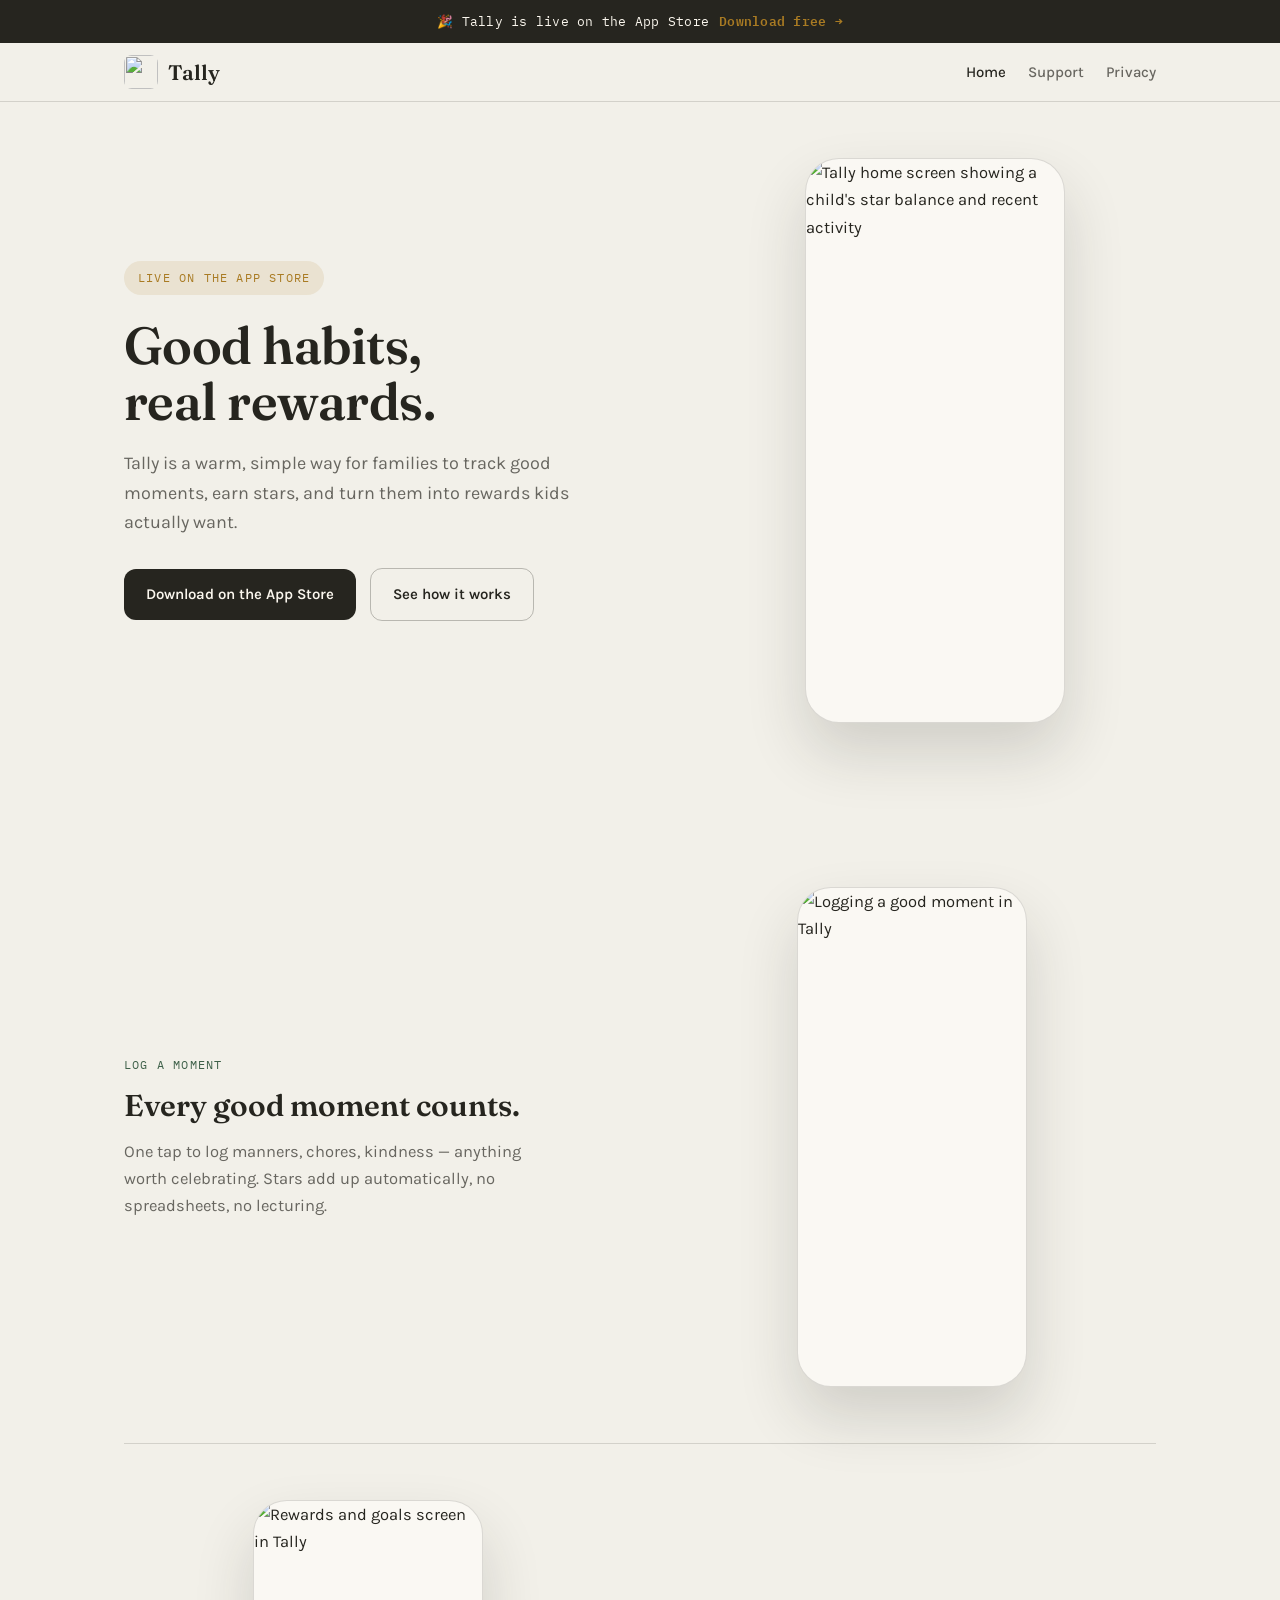
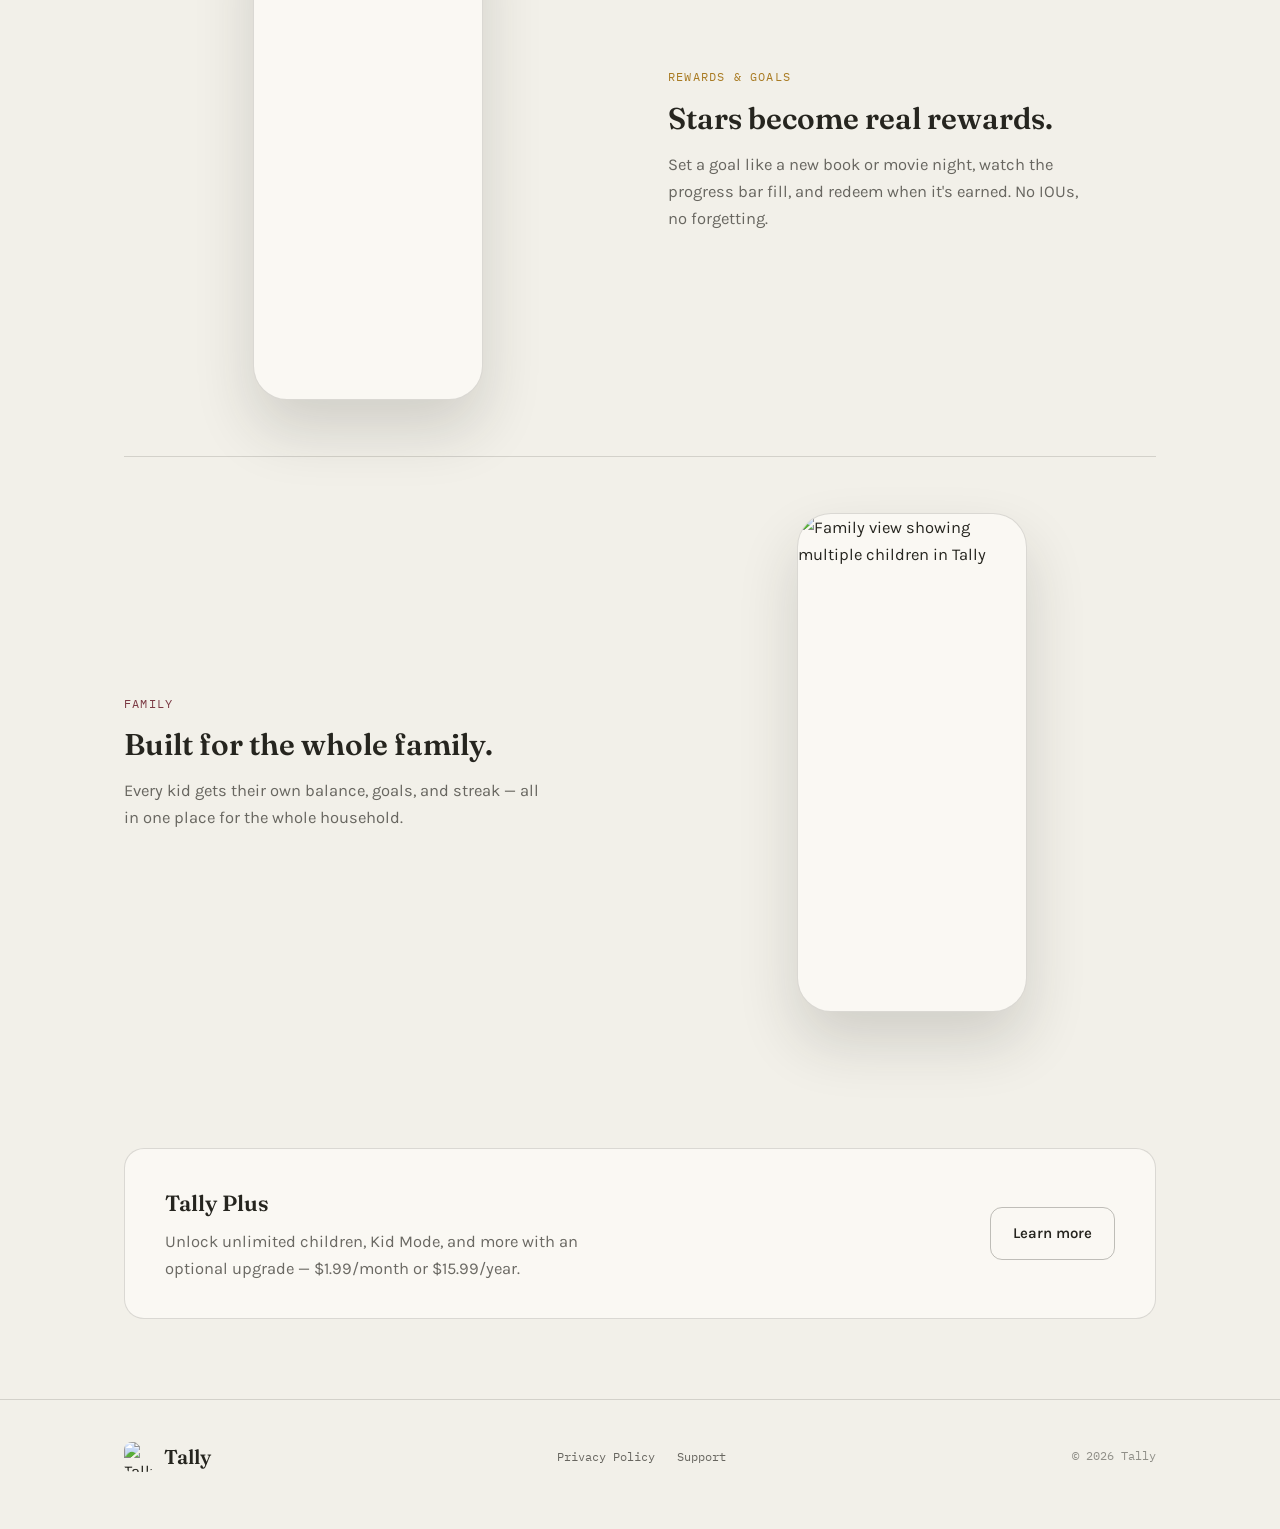
==== index.html @ 2396469a "Match the Chalkline site's header and fix the mobile layout Icon and name on the left, Home / Suppor" ====
<!doctype html>
<html lang="en">
<head>
<meta charset="utf-8">
<meta name="viewport" content="width=device-width, initial-scale=1">
<title>Tally — Good habits, real rewards</title>
<meta name="description" content="Tally is a warm, simple way for families to track good moments, earn stars, and turn them into rewards kids actually want.">
<link rel="icon" href="/tally/assets/icon.png">
<link rel="preconnect" href="https://fonts.googleapis.com">
<link rel="preconnect" href="https://fonts.gstatic.com" crossorigin>
<link rel="stylesheet" href="https://fonts.googleapis.com/css2?family=Fraunces:opsz,wght@9..144,500..700&family=Karla:wght@400;500;600;700&family=IBM+Plex+Mono:wght@400;500;600&display=swap">
<style>
  :root {
    --paper: #F2F0E9;
    --paper-raised: #FAF8F3;
    --ink: #26251F;
    --ink-soft: rgba(38,37,31,.68);
    --ink-faint: rgba(38,37,31,.48);
    --gold: #A97B23;
    --gold-bg: rgba(169,123,35,.12);
    --moss: #3E6049;
    --moss-bg: rgba(62,96,73,.10);
    --wine: #7C3B45;
    --rule: rgba(38,37,31,.15);
    --rule-strong: rgba(38,37,31,.28);
    --on-accent: #FBF7EE;
  }
  @media (prefers-color-scheme: dark) {
    :root {
      --paper: #1C1A16;
      --paper-raised: #252219;
      --ink: #F2ECDD;
      --ink-soft: rgba(242,236,221,.74);
      --ink-faint: rgba(242,236,221,.5);
      --gold: #D5A44C;
      --gold-bg: rgba(213,164,76,.14);
      --moss: #6E9A7C;
      --moss-bg: rgba(110,154,124,.12);
      --wine: #B06874;
      --rule: rgba(242,236,221,.15);
      --rule-strong: rgba(242,236,221,.28);
      --on-accent: #26251F;
    }
  }
  * { box-sizing: border-box; }
  html { scroll-behavior: smooth; }
  body {
    margin: 0;
    background: var(--paper);
    color: var(--ink);
    font-family: "Karla", -apple-system, BlinkMacSystemFont, "Segoe UI", sans-serif;
    font-size: 16.5px;
    line-height: 1.65;
  }
  a { color: inherit; }
  .wrap { max-width: 1080px; margin: 0 auto; padding: 0 24px; }

  /* Top announcement bar — first thing on the page, above the nav */
  .announce { background: var(--ink); color: var(--on-accent); }
  .announce-inner {
    display: flex;
    align-items: center;
    justify-content: center;
    gap: 10px;
    padding: 11px 24px;
    font-family: "IBM Plex Mono", ui-monospace, monospace;
    font-size: 12.5px;
    letter-spacing: .02em;
    text-align: center;
    flex-wrap: wrap;
  }
  .announce-inner a {
    color: var(--gold);
    font-weight: 600;
    text-decoration: none;
  }
  .announce-inner a:hover { text-decoration: underline; }

  /* Footer wordmark (the header uses .brand) */
  .mark { display: flex; align-items: center; gap: 10px; text-decoration: none; }
  .mark img { width: 30px; height: 30px; border-radius: 8px; display: block; }
  .mark span { font-family: "Fraunces", Georgia, serif; font-weight: 600; font-size: 20px; color: var(--ink); }

  /* Header: same shape as the Chalkline site. Icon and name on the left,
     three plain links on the right, and the links drop to their own row
     on narrow screens instead of crowding the name. */
  header.site { position: sticky; top: 0; z-index: 10; background: var(--paper); border-bottom: 1px solid var(--rule); }
  header.site .inner {
    max-width: 1080px; margin: 0 auto; padding: 12px 24px;
    display: flex; align-items: center; gap: 12px; flex-wrap: wrap;
  }
  header.site .brand { display: flex; align-items: center; gap: 10px; text-decoration: none; }
  header.site .brand img { width: 34px; height: 34px; border-radius: 8px; display: block; }
  header.site .brand span { font-family: "Fraunces", Georgia, serif; font-weight: 600; font-size: 21px; color: var(--ink); }
  header.site nav { margin-left: auto; display: flex; gap: 22px; }
  header.site nav a { color: var(--ink-soft); text-decoration: none; font-size: 15px; font-weight: 500; }
  header.site nav a:hover, header.site nav a:focus-visible, header.site nav a[aria-current] { color: var(--ink); }
  @media (max-width: 560px) {
    header.site .inner { padding-inline: 20px; }
    header.site nav { margin-left: 0; width: 100%; gap: 22px; padding-top: 2px; }
  }

  /* Hero */
  .hero {
    display: grid;
    grid-template-columns: 1.1fr 0.9fr;
    gap: 48px;
    align-items: center;
    padding: 56px 0 88px;
  }
  .badge {
    display: inline-block;
    font-family: "IBM Plex Mono", ui-monospace, monospace;
    font-size: 12px;
    letter-spacing: .1em;
    text-transform: uppercase;
    color: var(--gold);
    background: var(--gold-bg);
    border-radius: 999px;
    padding: 7px 14px;
    margin-bottom: 22px;
  }
  h1 {
    font-family: "Fraunces", Georgia, serif;
    font-weight: 600;
    font-size: 52px;
    line-height: 1.08;
    letter-spacing: -0.01em;
    text-wrap: balance;
    margin: 0 0 20px;
  }
  .hero p.lead {
    color: var(--ink-soft);
    font-size: 18px;
    max-width: 46ch;
    margin: 0 0 30px;
  }
  .cta-row { display: flex; gap: 14px; flex-wrap: wrap; align-items: center; }
  .btn {
    display: inline-flex;
    align-items: center;
    gap: 8px;
    font-family: "Karla", sans-serif;
    font-weight: 600;
    font-size: 15px;
    text-decoration: none;
    padding: 13px 22px;
    border-radius: 12px;
  }
  .btn-primary {
    background: var(--ink);
    color: var(--on-accent);
  }
  .btn-ghost {
    color: var(--ink);
    border: 1px solid var(--rule-strong);
  }
  .hero-shot {
    position: relative;
    display: flex;
    justify-content: center;
  }
  .phone {
    width: 260px;
    aspect-ratio: 1320 / 2868;
    background: var(--paper-raised);
    border-radius: 34px;
    border: 1px solid var(--rule);
    box-shadow: 0 30px 60px rgba(38,37,31,.16);
    overflow: hidden;
  }
  .phone img { width: 100%; height: 100%; object-fit: cover; display: block; }

  /* Features */
  .features { padding: 20px 0 80px; }
  .feature-row {
    display: grid;
    grid-template-columns: 1fr 1fr;
    gap: 56px;
    align-items: center;
    padding: 56px 0;
    border-top: 1px solid var(--rule);
  }
  .feature-row:first-child { border-top: none; }
  .feature-row.reverse .feature-text { order: 2; }
  .feature-row.reverse .feature-shot { order: 1; }
  .eyebrow {
    font-family: "IBM Plex Mono", ui-monospace, monospace;
    font-size: 12px;
    letter-spacing: .1em;
    text-transform: uppercase;
    margin-bottom: 14px;
  }
  .eyebrow.gold { color: var(--gold); }
  .eyebrow.moss { color: var(--moss); }
  .eyebrow.wine { color: var(--wine); }
  h2 {
    font-family: "Fraunces", Georgia, serif;
    font-weight: 600;
    font-size: 30px;
    line-height: 1.18;
    margin: 0 0 14px;
    text-wrap: balance;
  }
  .feature-text p {
    color: var(--ink-soft);
    max-width: 42ch;
    margin: 0;
  }
  .feature-shot { display: flex; justify-content: center; }
  .feature-shot .phone { width: 230px; }

  /* Plus strip */
  .plus-strip {
    background: var(--paper-raised);
    border: 1px solid var(--rule);
    border-radius: 20px;
    padding: 36px 40px;
    display: flex;
    align-items: center;
    justify-content: space-between;
    gap: 24px;
    flex-wrap: wrap;
    margin-bottom: 80px;
  }
  .plus-strip h3 {
    font-family: "Fraunces", Georgia, serif;
    font-weight: 600;
    font-size: 22px;
    margin: 0 0 6px;
  }
  .plus-strip p { color: var(--ink-soft); margin: 0; max-width: 46ch; }

  /* Footer */
  footer {
    border-top: 1px solid var(--rule);
    padding: 40px 0 56px;
  }
  footer .wrap {
    display: flex;
    align-items: center;
    justify-content: space-between;
    flex-wrap: wrap;
    gap: 16px;
  }
  footer .foot-links { display: flex; gap: 22px; }
  footer .foot-links a {
    font-family: "IBM Plex Mono", ui-monospace, monospace;
    font-size: 12px;
    text-decoration: none;
    color: var(--ink-soft);
  }
  footer .foot-links a:hover { color: var(--ink); }
  footer .copyright {
    font-family: "IBM Plex Mono", ui-monospace, monospace;
    font-size: 11.5px;
    color: var(--ink-faint);
  }

  @media (max-width: 560px) {
    .wrap { padding: 0 20px; }
    .announce-inner { padding: 9px 16px; font-size: 11.5px; gap: 4px 8px; }
    .btn { padding: 12px 20px; }
  }
  @media (max-width: 760px) {
    .hero { grid-template-columns: 1fr; padding: 36px 0 56px; text-align: center; }
    .hero .cta-row { justify-content: center; }
    .hero p.lead { max-width: none; }
    h1 { font-size: 38px; }
    .feature-row, .feature-row.reverse { grid-template-columns: 1fr; text-align: center; padding: 40px 0; }
    .feature-row .feature-text, .feature-row.reverse .feature-text { order: 1; }
    .feature-row .feature-shot, .feature-row.reverse .feature-shot { order: 2; }
    .feature-text p { margin: 0 auto; }
    .plus-strip { flex-direction: column; text-align: center; }
    footer .wrap { flex-direction: column; text-align: center; }
  }
</style>
</head>
<body>
<div class="announce">
  <div class="wrap announce-inner">
    <span>&#127881; Tally is live on the App Store</span>
    <a href="https://apps.apple.com/app/id6808044470">Download free &#8594;</a>
  </div>
</div>

<header class="site"><div class="inner">
  <a class="brand" href="/tally/"><img src="/tally/assets/icon.png" alt=""><span>Tally</span></a>
  <nav aria-label="Site">
    <a href="/tally/" aria-current="page">Home</a>
    <a href="/tally/support/">Support</a>
    <a href="/tally/privacy/">Privacy</a>
  </nav>
</div></header>

<div class="wrap">
  <section class="hero">
    <div>
      <span class="badge">Live on the App Store</span>
      <h1>Good habits,<br>real rewards.</h1>
      <p class="lead">Tally is a warm, simple way for families to track good moments, earn stars, and turn them into rewards kids actually want.</p>
      <div class="cta-row">
        <a class="btn btn-primary" href="https://apps.apple.com/app/id6808044470">Download on the App Store</a>
        <a class="btn btn-ghost" href="#features">See how it works</a>
      </div>
    </div>
    <div class="hero-shot">
      <div class="phone"><img src="/tally/assets/screenshot-home.png" alt="Tally home screen showing a child's star balance and recent activity"></div>
    </div>
  </section>

  <section class="features" id="features">
    <div class="feature-row">
      <div class="feature-text">
        <div class="eyebrow moss">Log a moment</div>
        <h2>Every good moment counts.</h2>
        <p>One tap to log manners, chores, kindness — anything worth celebrating. Stars add up automatically, no spreadsheets, no lecturing.</p>
      </div>
      <div class="feature-shot">
        <div class="phone"><img src="/tally/assets/screenshot-log.png" alt="Logging a good moment in Tally"></div>
      </div>
    </div>

    <div class="feature-row reverse">
      <div class="feature-text">
        <div class="eyebrow gold">Rewards &amp; goals</div>
        <h2>Stars become real rewards.</h2>
        <p>Set a goal like a new book or movie night, watch the progress bar fill, and redeem when it's earned. No IOUs, no forgetting.</p>
      </div>
      <div class="feature-shot">
        <div class="phone"><img src="/tally/assets/screenshot-rewards.png" alt="Rewards and goals screen in Tally"></div>
      </div>
    </div>

    <div class="feature-row">
      <div class="feature-text">
        <div class="eyebrow wine">Family</div>
        <h2>Built for the whole family.</h2>
        <p>Every kid gets their own balance, goals, and streak — all in one place for the whole household.</p>
      </div>
      <div class="feature-shot">
        <div class="phone"><img src="/tally/assets/screenshot-family.png" alt="Family view showing multiple children in Tally"></div>
      </div>
    </div>
  </section>

  <section class="plus-strip">
    <div>
      <h3>Tally Plus</h3>
      <p>Unlock unlimited children, Kid Mode, and more with an optional upgrade — $1.99/month or $15.99/year.</p>
    </div>
    <a class="btn btn-ghost" href="/tally/support/">Learn more</a>
  </section>
</div>

<footer>
  <div class="wrap">
    <a class="mark" href="/tally/">
      <img src="/tally/assets/icon.png" alt="Tally">
      <span>Tally</span>
    </a>
    <div class="foot-links">
      <a href="/tally/privacy/">Privacy Policy</a>
      <a href="/tally/support/">Support</a>
    </div>
    <div class="copyright">&copy; 2026 Tally</div>
  </div>
</footer>
</body>
</html>
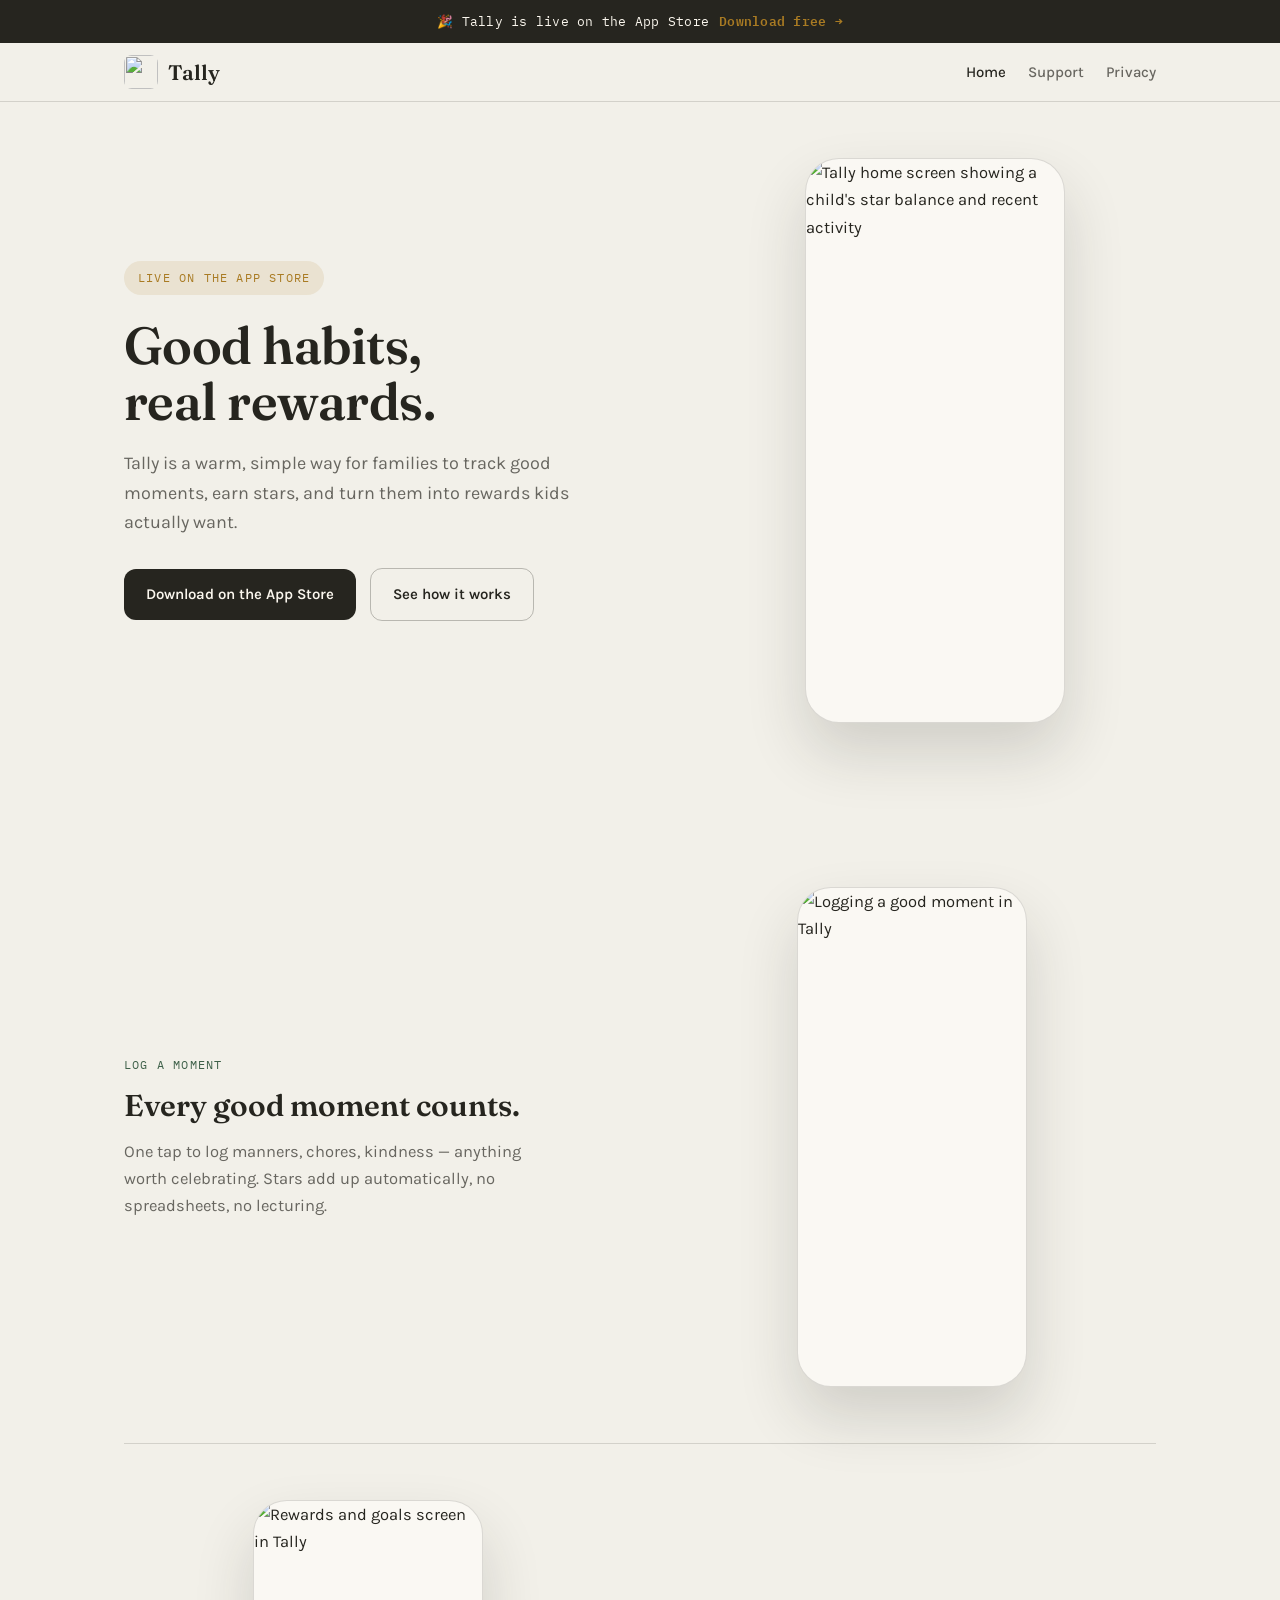
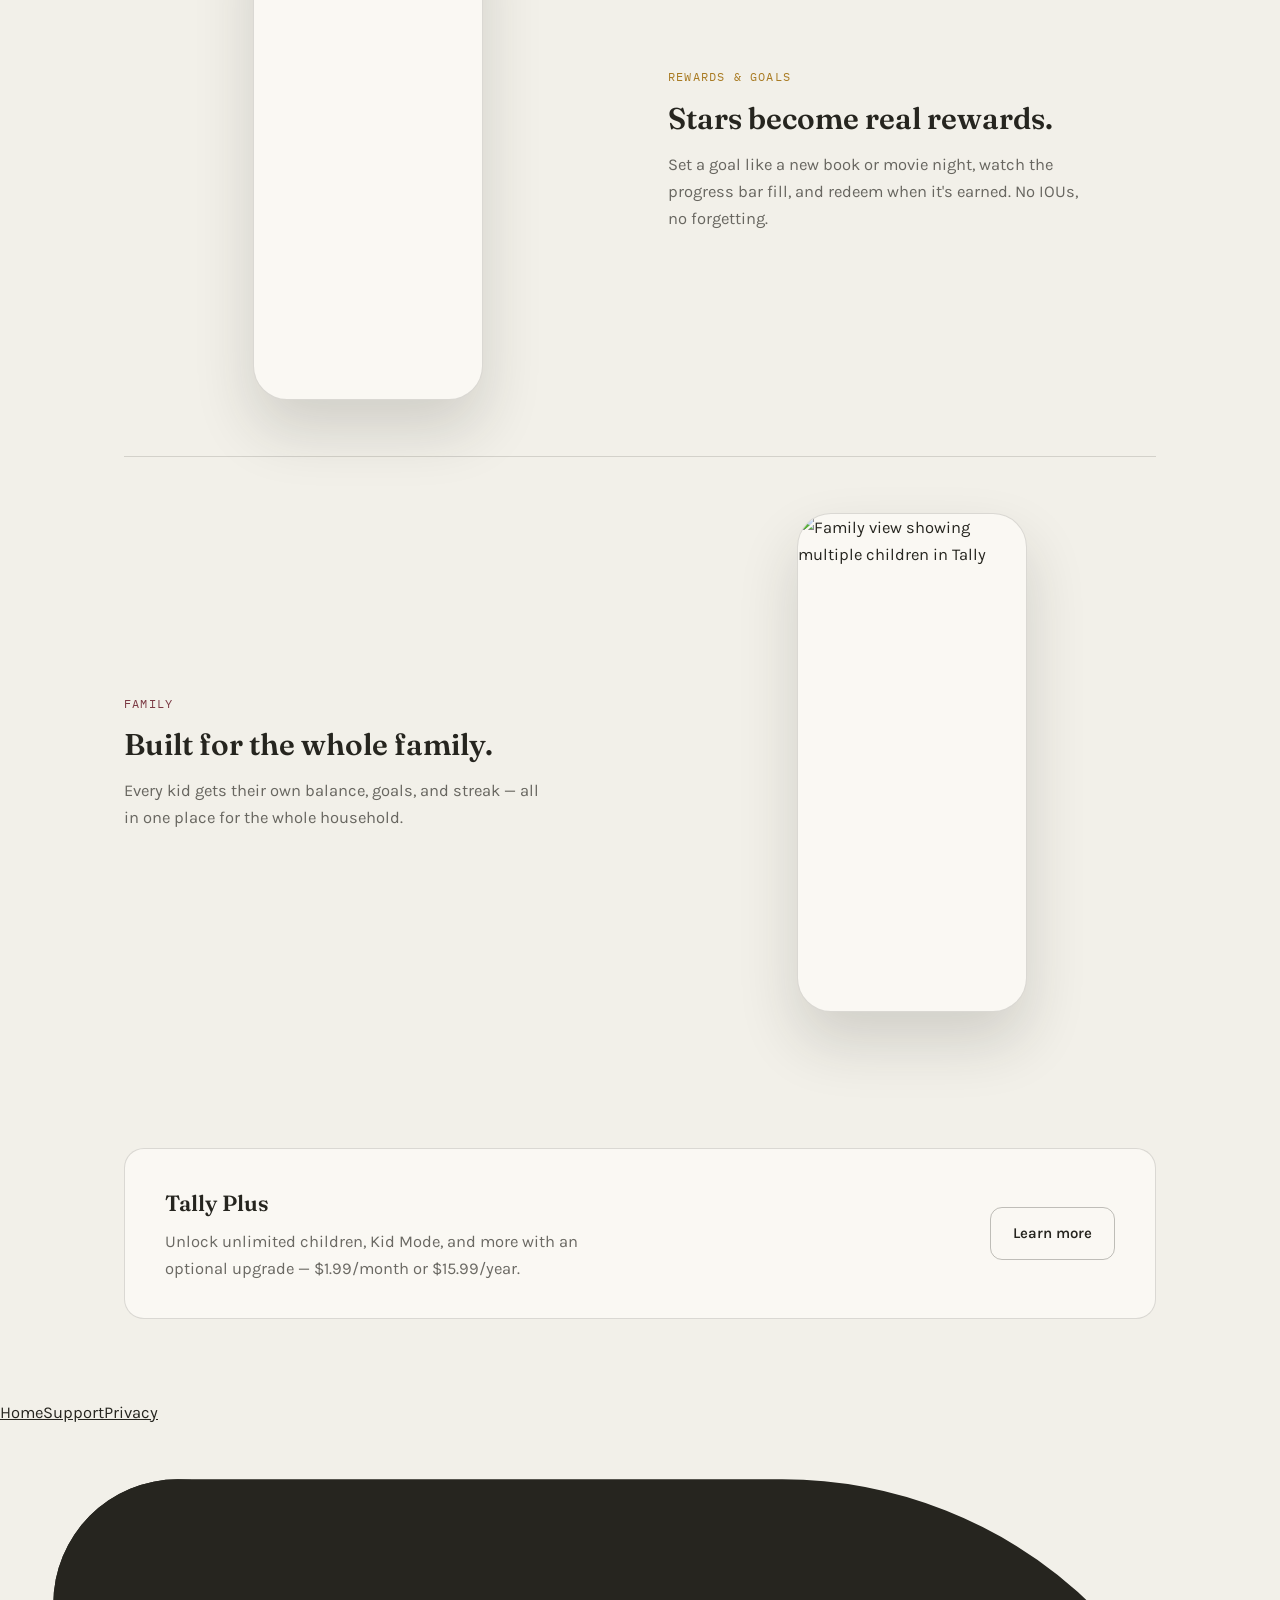
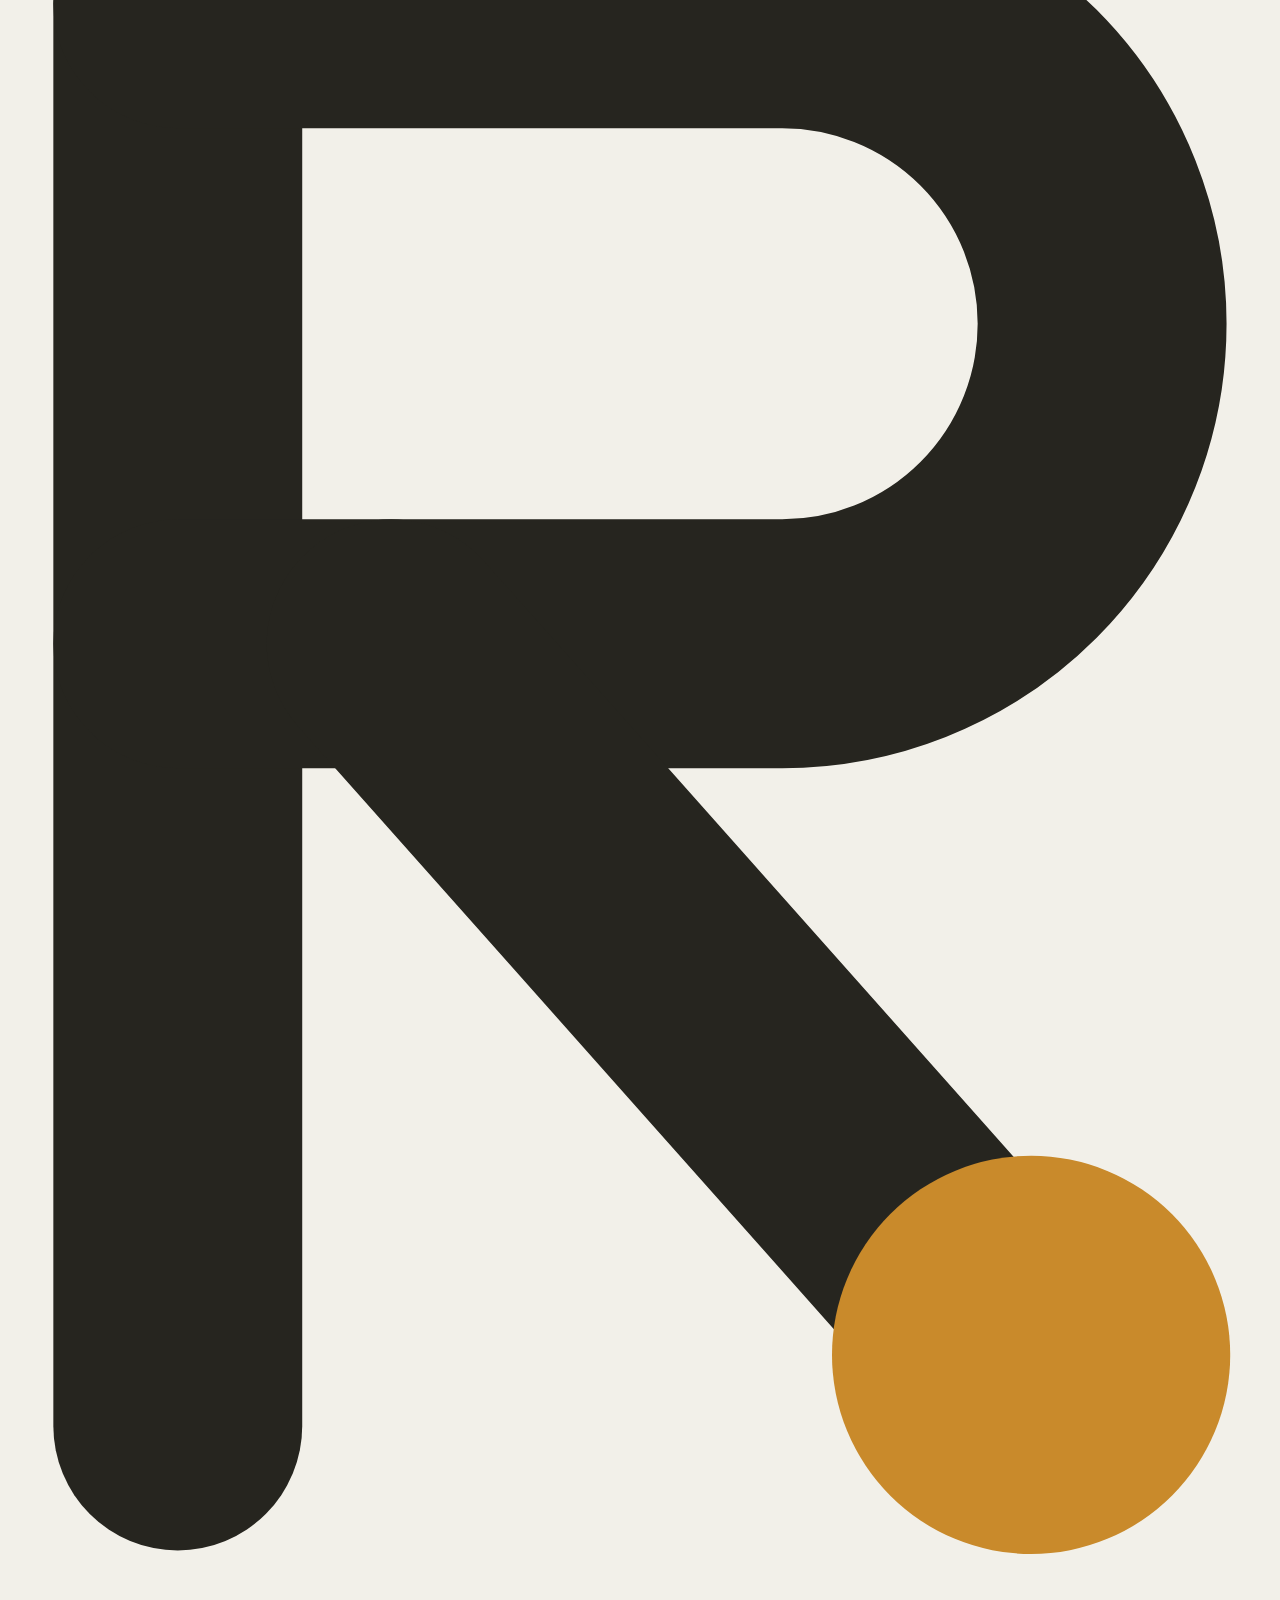
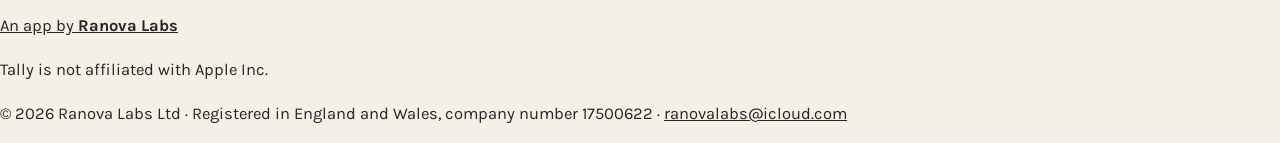
==== commit c7570039: "Add the shared Ranova Labs footer and contact address Every page gets the same footer: Home/Support/" ====
--- a/index.html
+++ b/index.html
@@ -275,6 +275,7 @@
     footer .wrap { flex-direction: column; text-align: center; }
   }
 </style>
+<link rel="stylesheet" href="/tally/assets/ranova-frame.css">
 </head>
 <body>
 <div class="announce">
@@ -353,18 +354,11 @@
   </section>
 </div>
 
-<footer>
-  <div class="wrap">
-    <a class="mark" href="/tally/">
-      <img src="/tally/assets/icon.png" alt="Tally">
-      <span>Tally</span>
-    </a>
-    <div class="foot-links">
-      <a href="/tally/privacy/">Privacy Policy</a>
-      <a href="/tally/support/">Support</a>
-    </div>
-    <div class="copyright">&copy; 2026 Tally</div>
-  </div>
-</footer>
+<div class="rl-foot" role="contentinfo"><div class="rl-wrap" style="--rl-max: 1080px">
+  <nav class="rl-links" aria-label="Footer"><a href="/tally/">Home</a><a href="/tally/support/">Support</a><a href="/tally/privacy/">Privacy</a></nav>
+  <a class="rl-by" href="https://ranovalabs.github.io/"><svg viewBox="11 7 36 50" aria-hidden="true"><g fill="none" stroke="currentColor" stroke-width="7" stroke-linecap="round" stroke-linejoin="round"><path d="M16 12 L16 52"/><path d="M16 12 H33 A9 9 0 0 1 33 30 H16"/><path d="M22 30 L38 48"/></g><circle cx="40" cy="50" r="5.6" fill="#C98A2B"/></svg><span>An app by <b>Ranova Labs</b></span></a>
+  <p class="rl-note">Tally is not affiliated with Apple Inc.</p>
+  <p class="rl-legal">&copy; 2026 Ranova Labs Ltd &middot; Registered in England and Wales, company number 17500622 &middot; <a href="mailto:ranovalabs@icloud.com">ranovalabs@icloud.com</a></p>
+</div></div>
 </body>
 </html>
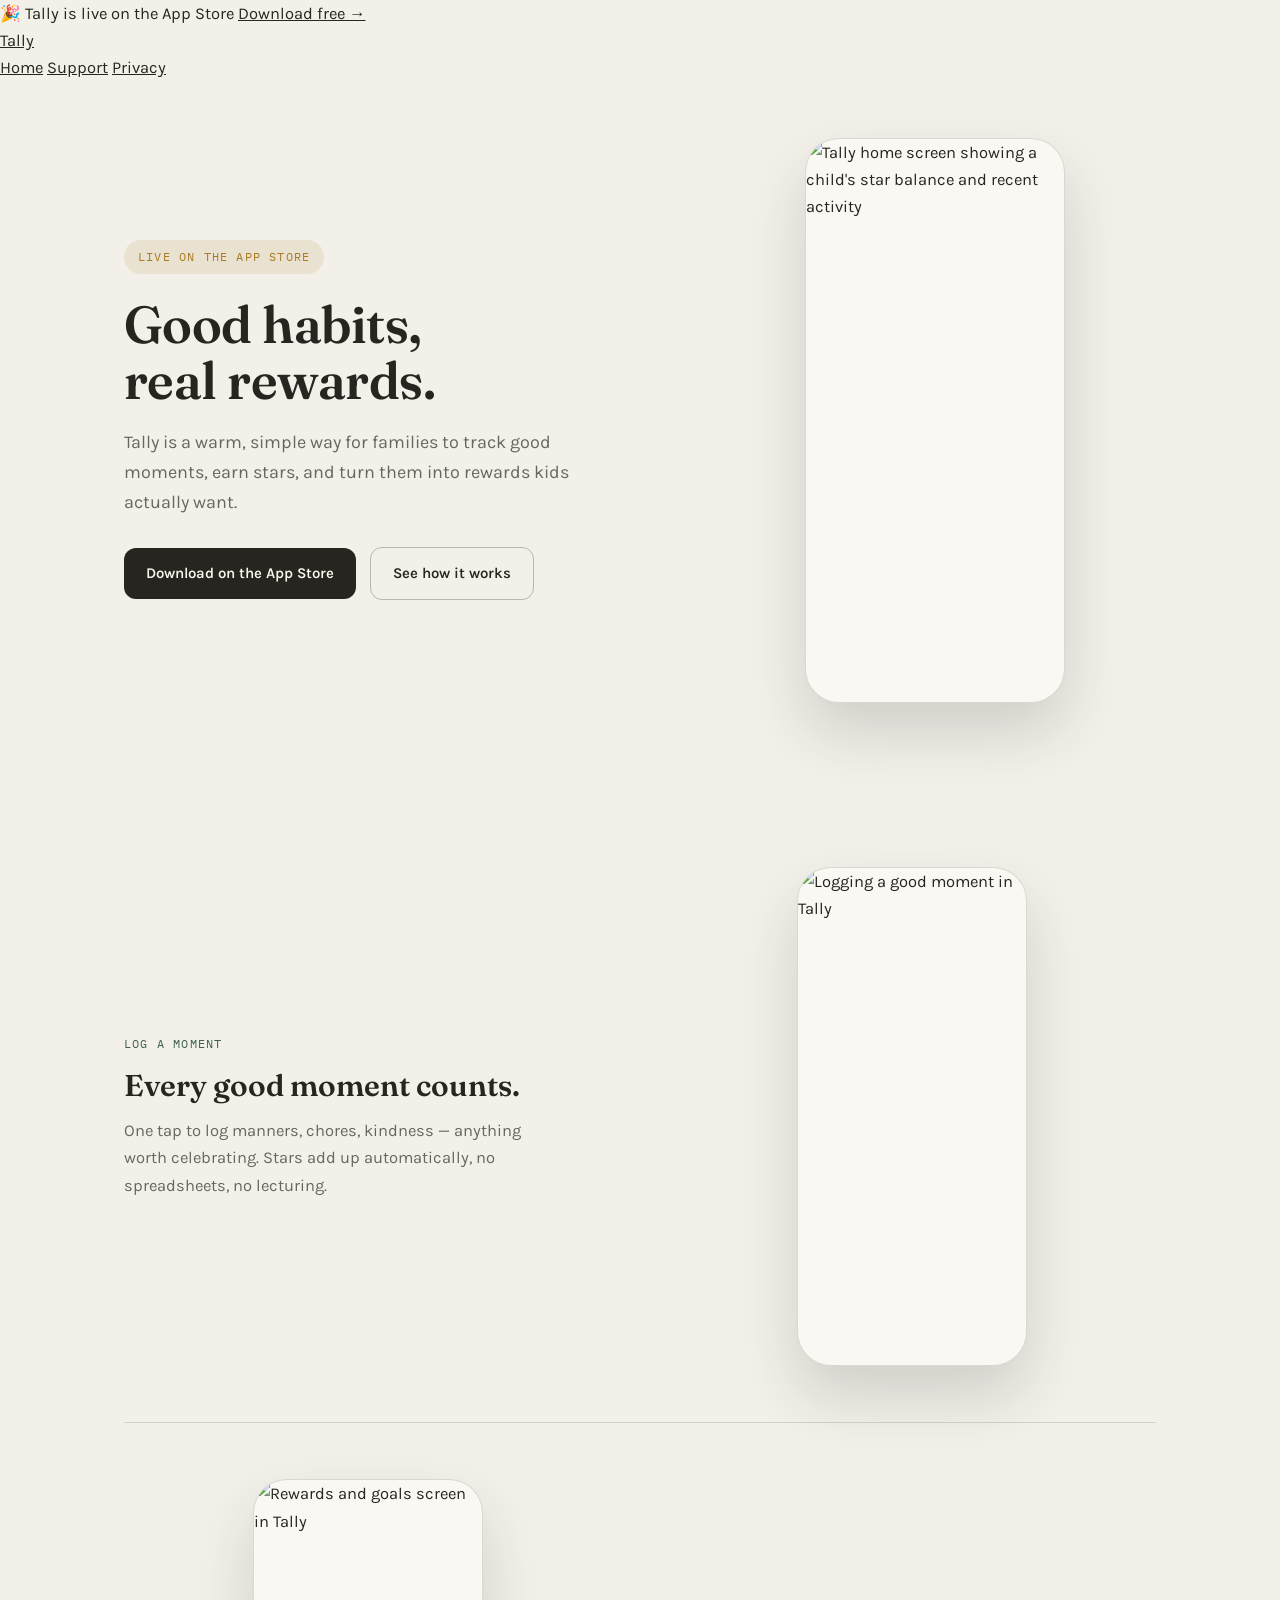
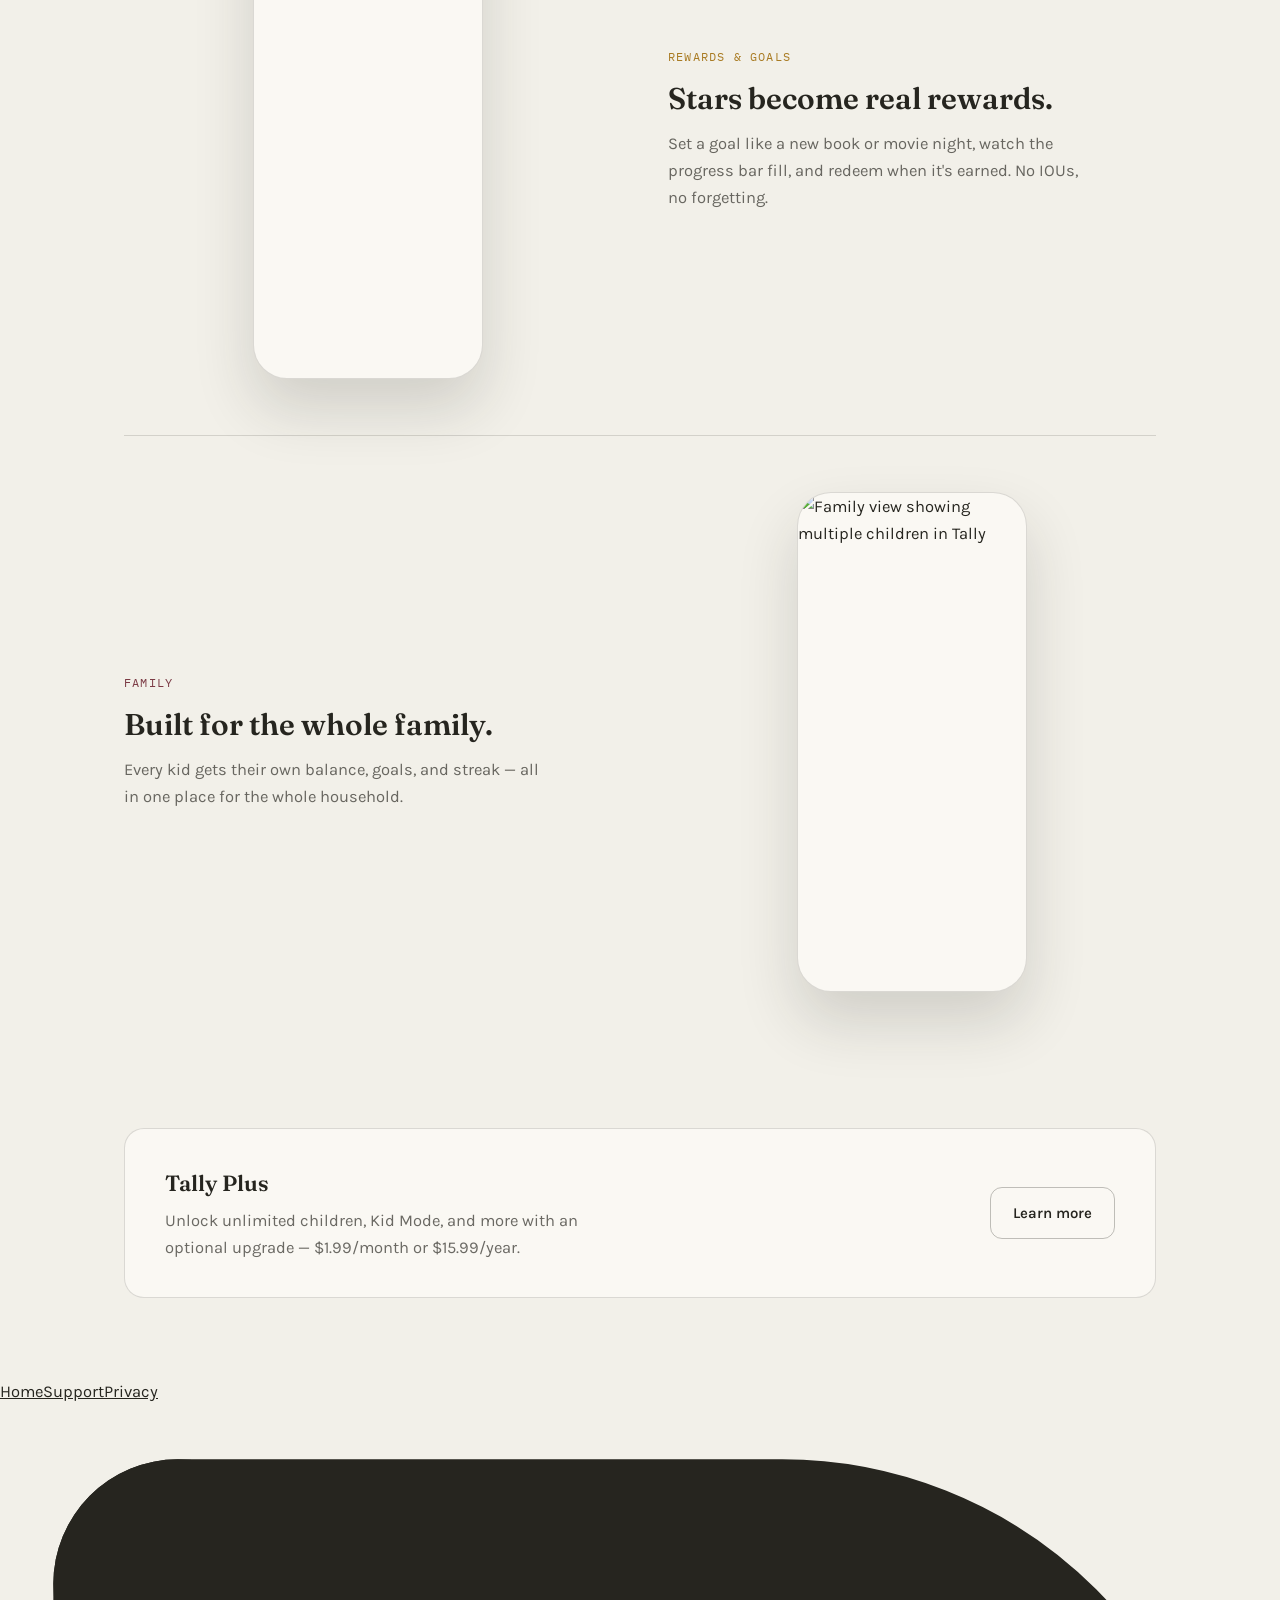
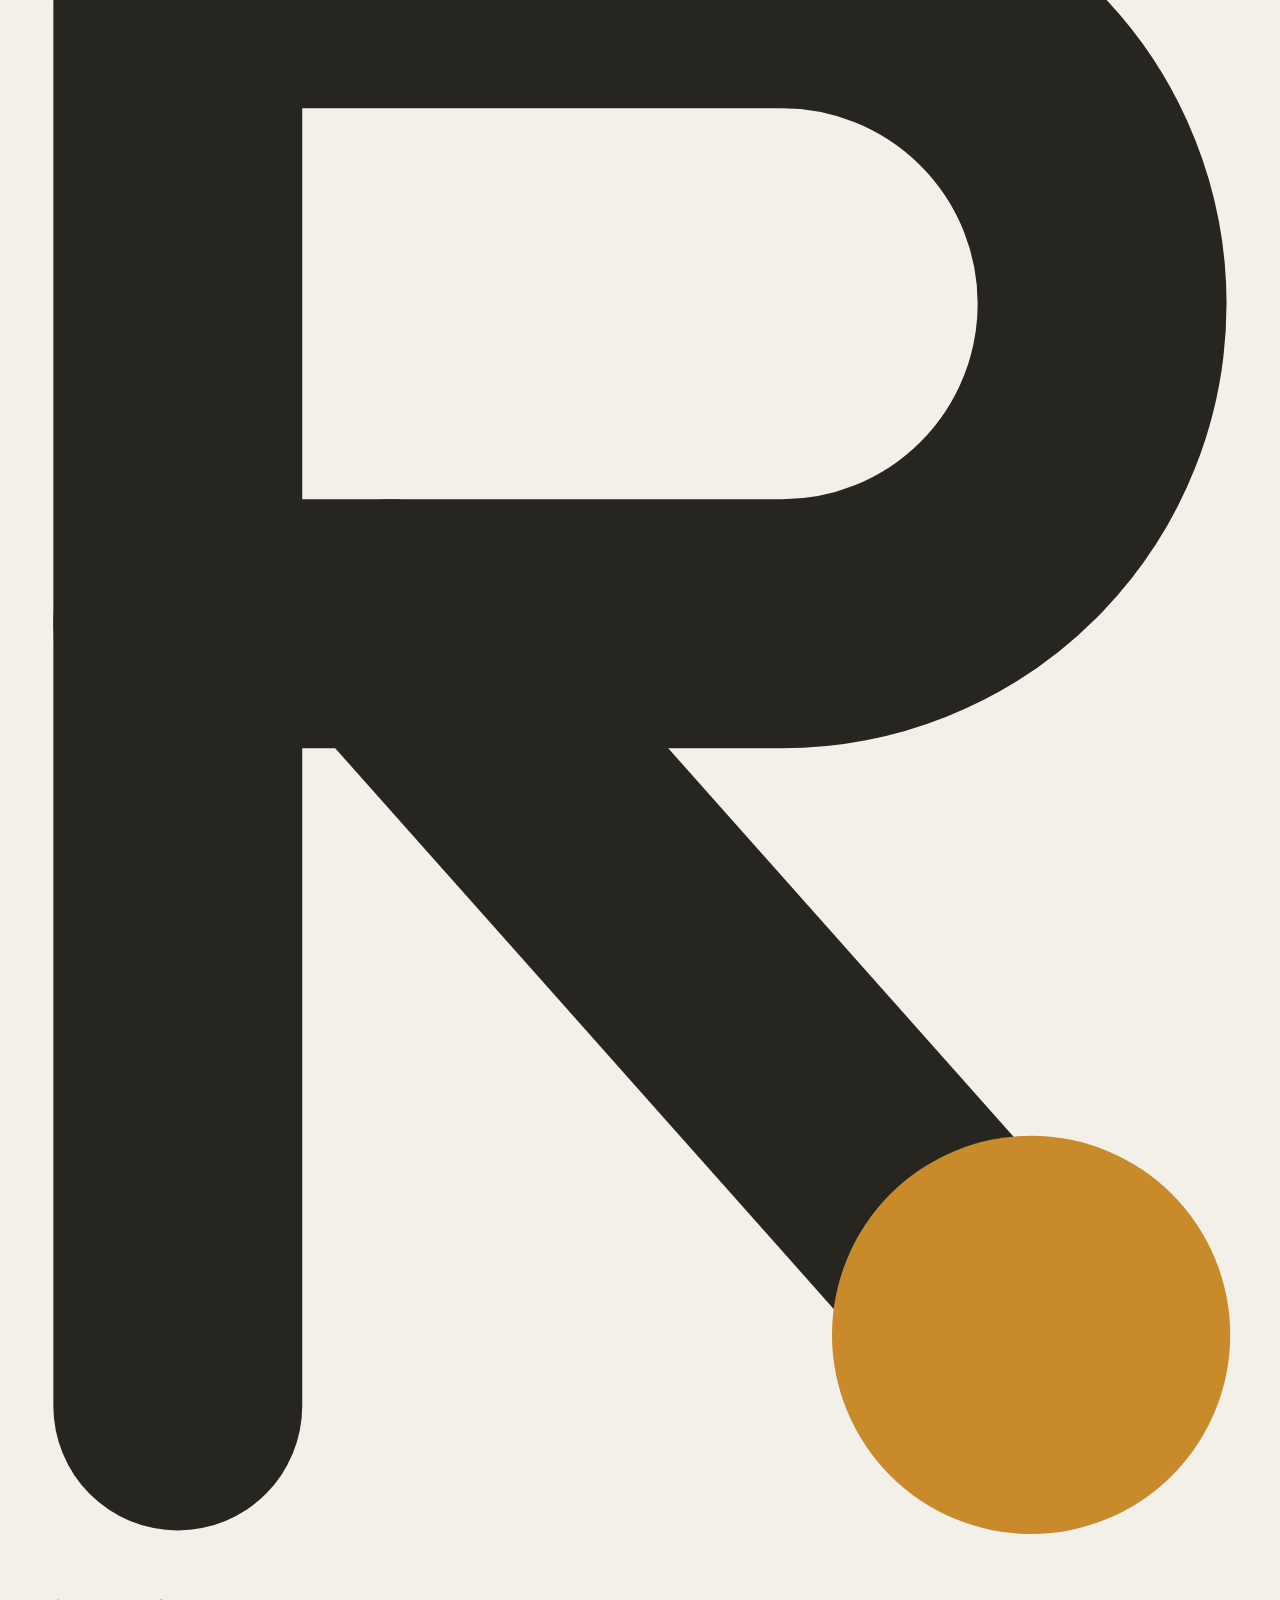
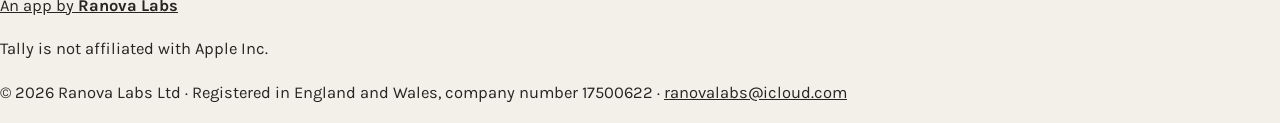
==== commit 5b0f8c04: "Share one header across home, support and privacy The header and announcement bar now live in assets" ====
--- a/index.html
+++ b/index.html
@@ -55,50 +55,12 @@
   a { color: inherit; }
   .wrap { max-width: 1080px; margin: 0 auto; padding: 0 24px; }
 
-  /* Top announcement bar — first thing on the page, above the nav */
-  .announce { background: var(--ink); color: var(--on-accent); }
-  .announce-inner {
-    display: flex;
-    align-items: center;
-    justify-content: center;
-    gap: 10px;
-    padding: 11px 24px;
-    font-family: "IBM Plex Mono", ui-monospace, monospace;
-    font-size: 12.5px;
-    letter-spacing: .02em;
-    text-align: center;
-    flex-wrap: wrap;
-  }
-  .announce-inner a {
-    color: var(--gold);
-    font-weight: 600;
-    text-decoration: none;
-  }
-  .announce-inner a:hover { text-decoration: underline; }
 
   /* Footer wordmark (the header uses .brand) */
   .mark { display: flex; align-items: center; gap: 10px; text-decoration: none; }
   .mark img { width: 30px; height: 30px; border-radius: 8px; display: block; }
   .mark span { font-family: "Fraunces", Georgia, serif; font-weight: 600; font-size: 20px; color: var(--ink); }
 
-  /* Header: same shape as the Chalkline site. Icon and name on the left,
-     three plain links on the right, and the links drop to their own row
-     on narrow screens instead of crowding the name. */
-  header.site { position: sticky; top: 0; z-index: 10; background: var(--paper); border-bottom: 1px solid var(--rule); }
-  header.site .inner {
-    max-width: 1080px; margin: 0 auto; padding: 12px 24px;
-    display: flex; align-items: center; gap: 12px; flex-wrap: wrap;
-  }
-  header.site .brand { display: flex; align-items: center; gap: 10px; text-decoration: none; }
-  header.site .brand img { width: 34px; height: 34px; border-radius: 8px; display: block; }
-  header.site .brand span { font-family: "Fraunces", Georgia, serif; font-weight: 600; font-size: 21px; color: var(--ink); }
-  header.site nav { margin-left: auto; display: flex; gap: 22px; }
-  header.site nav a { color: var(--ink-soft); text-decoration: none; font-size: 15px; font-weight: 500; }
-  header.site nav a:hover, header.site nav a:focus-visible, header.site nav a[aria-current] { color: var(--ink); }
-  @media (max-width: 560px) {
-    header.site .inner { padding-inline: 20px; }
-    header.site nav { margin-left: 0; width: 100%; gap: 22px; padding-top: 2px; }
-  }
 
   /* Hero */
   .hero {
@@ -259,7 +221,6 @@
 
   @media (max-width: 560px) {
     .wrap { padding: 0 20px; }
-    .announce-inner { padding: 9px 16px; font-size: 11.5px; gap: 4px 8px; }
     .btn { padding: 12px 20px; }
   }
   @media (max-width: 760px) {
@@ -276,10 +237,11 @@
   }
 </style>
 <link rel="stylesheet" href="/tally/assets/ranova-frame.css">
+<link rel="stylesheet" href="/tally/assets/header.css">
 </head>
 <body>
 <div class="announce">
-  <div class="wrap announce-inner">
+  <div class="announce-inner">
     <span>&#127881; Tally is live on the App Store</span>
     <a href="https://apps.apple.com/app/id6808044470">Download free &#8594;</a>
   </div>
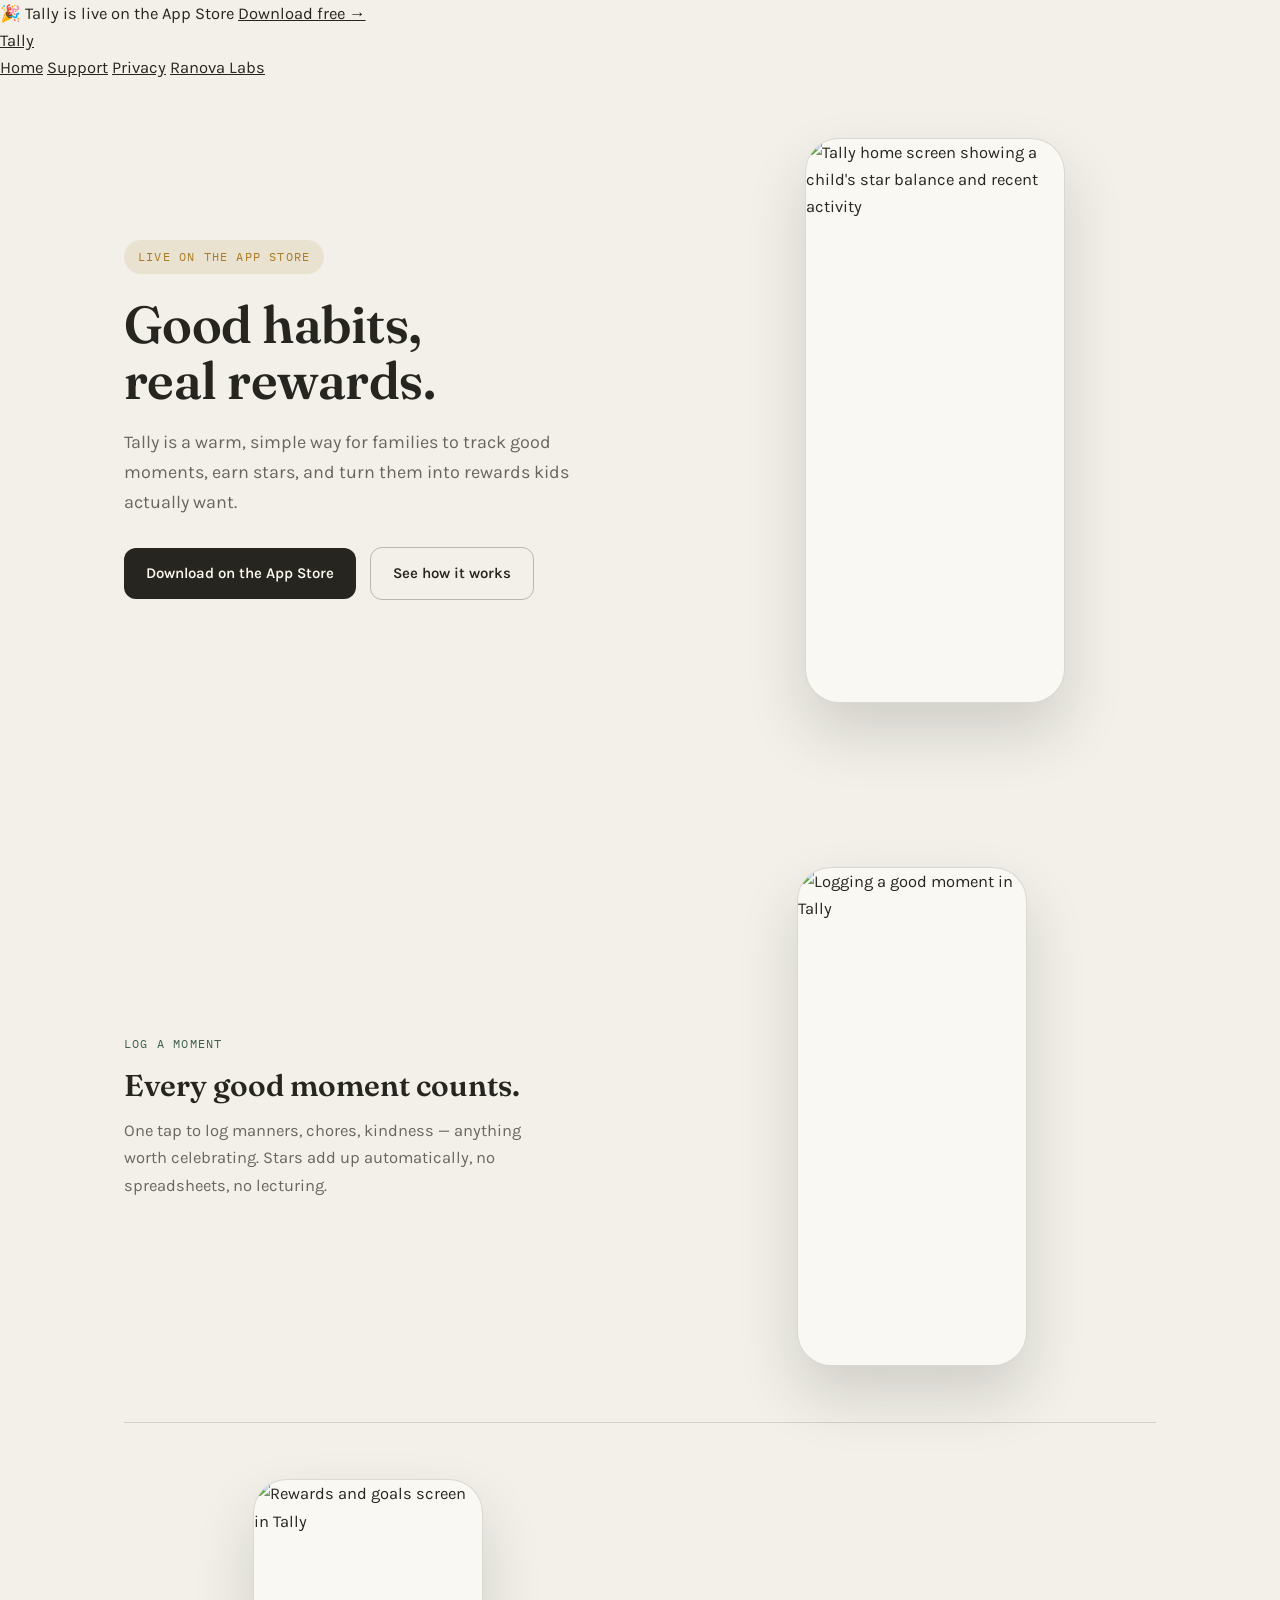
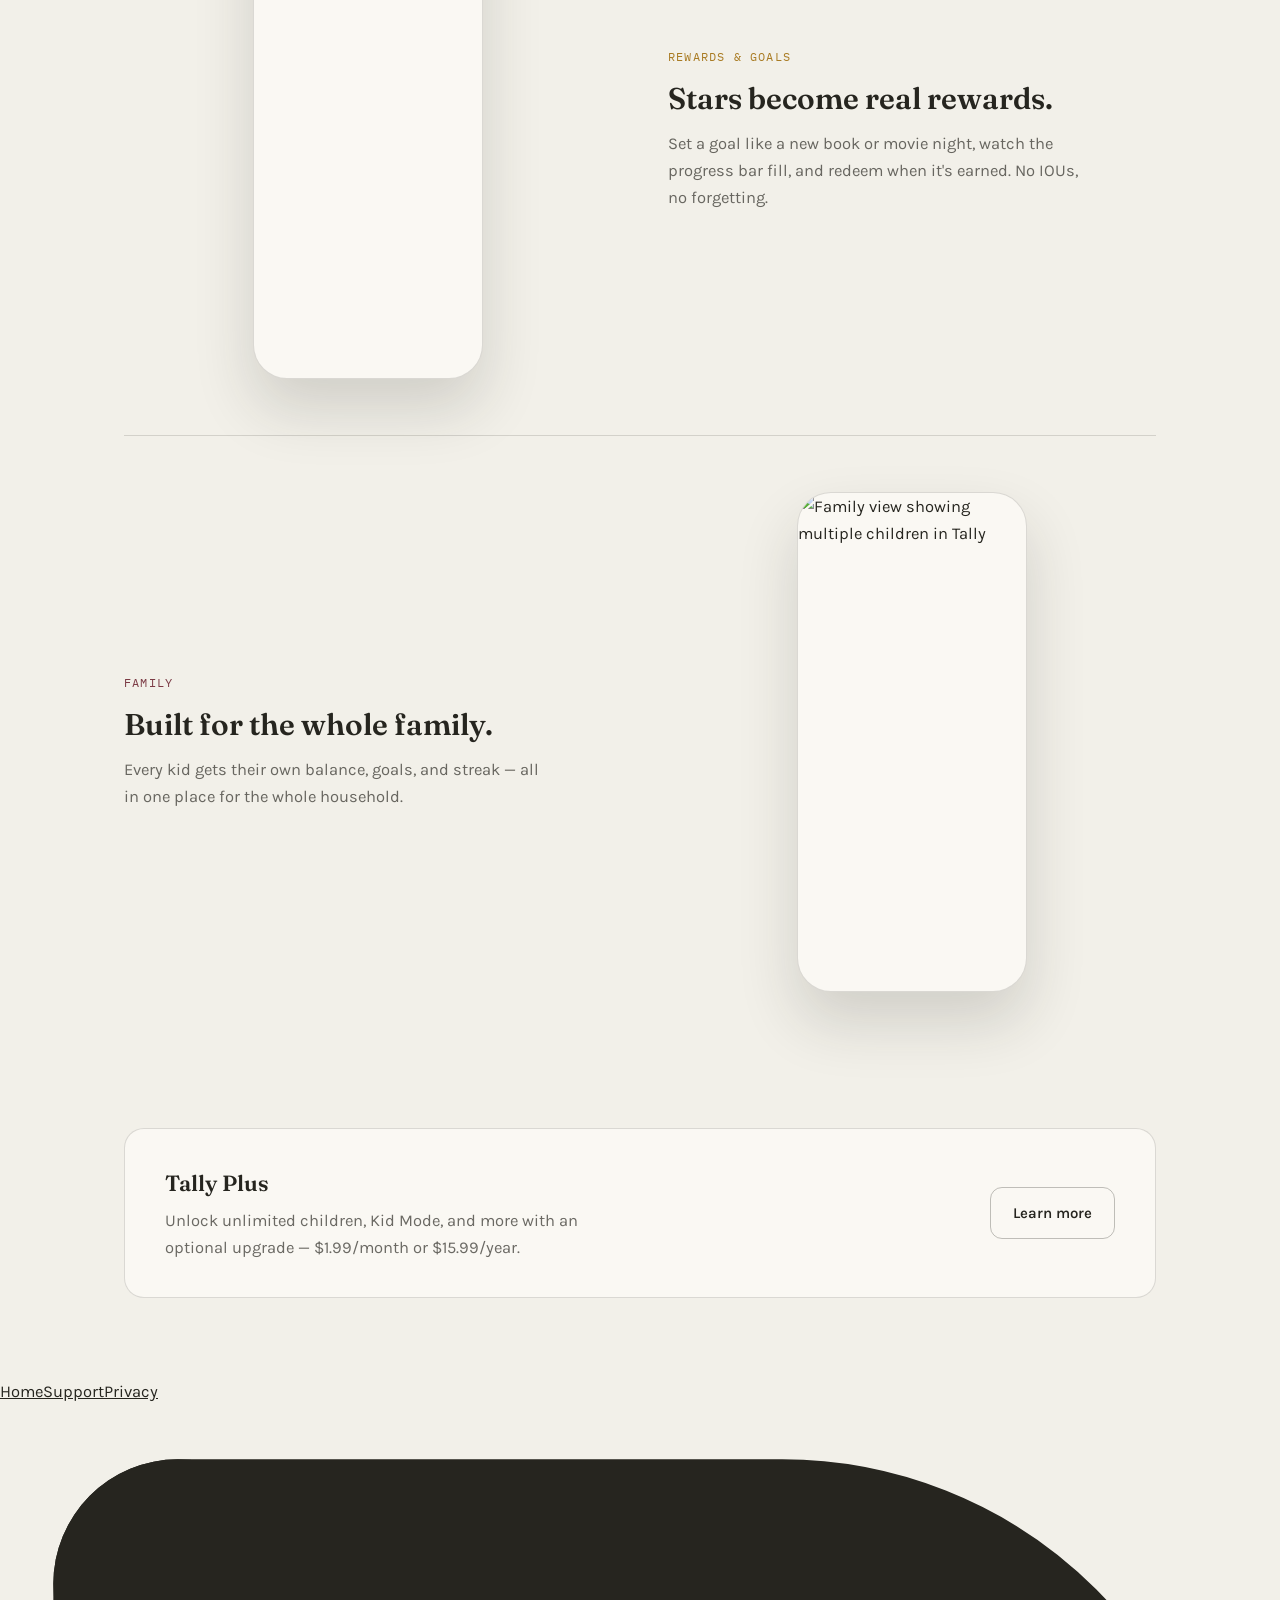
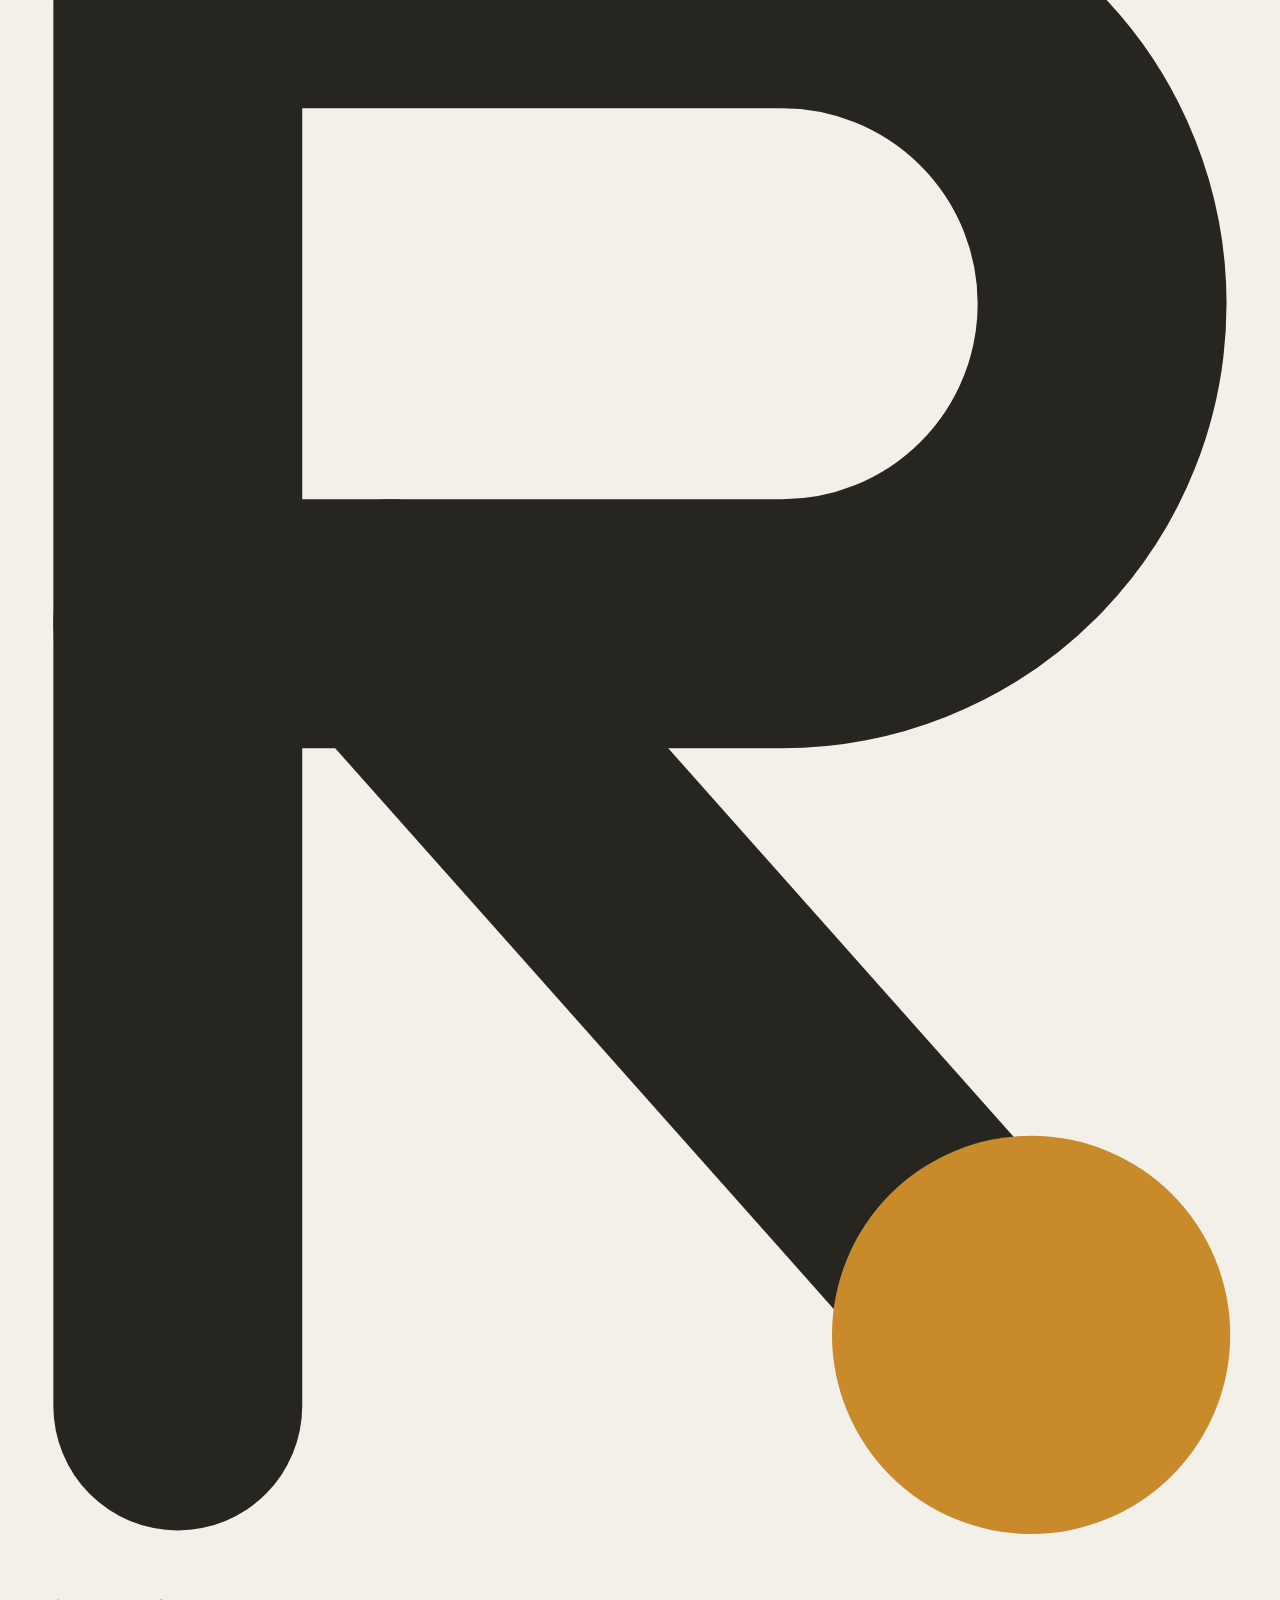
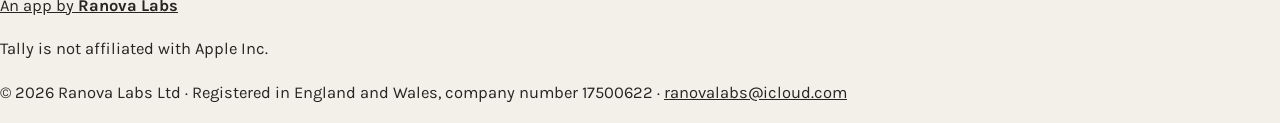
==== commit c7704b73: "Link the header to Ranova Labs and match it across app sites The menu ends with a Ranova Labs link b" ====
--- a/index.html
+++ b/index.html
@@ -236,8 +236,8 @@
     footer .wrap { flex-direction: column; text-align: center; }
   }
 </style>
-<link rel="stylesheet" href="/tally/assets/ranova-frame.css">
-<link rel="stylesheet" href="/tally/assets/header.css">
+<link rel="stylesheet" href="/tally/assets/ranova-frame.css?v=20261008">
+<link rel="stylesheet" href="/tally/assets/header.css?v=20261008">
 </head>
 <body>
 <div class="announce">
@@ -253,6 +253,7 @@
     <a href="/tally/" aria-current="page">Home</a>
     <a href="/tally/support/">Support</a>
     <a href="/tally/privacy/">Privacy</a>
+    <a class="rl-home" href="https://ranovalabs.github.io/">Ranova Labs</a>
   </nav>
 </div></header>
 
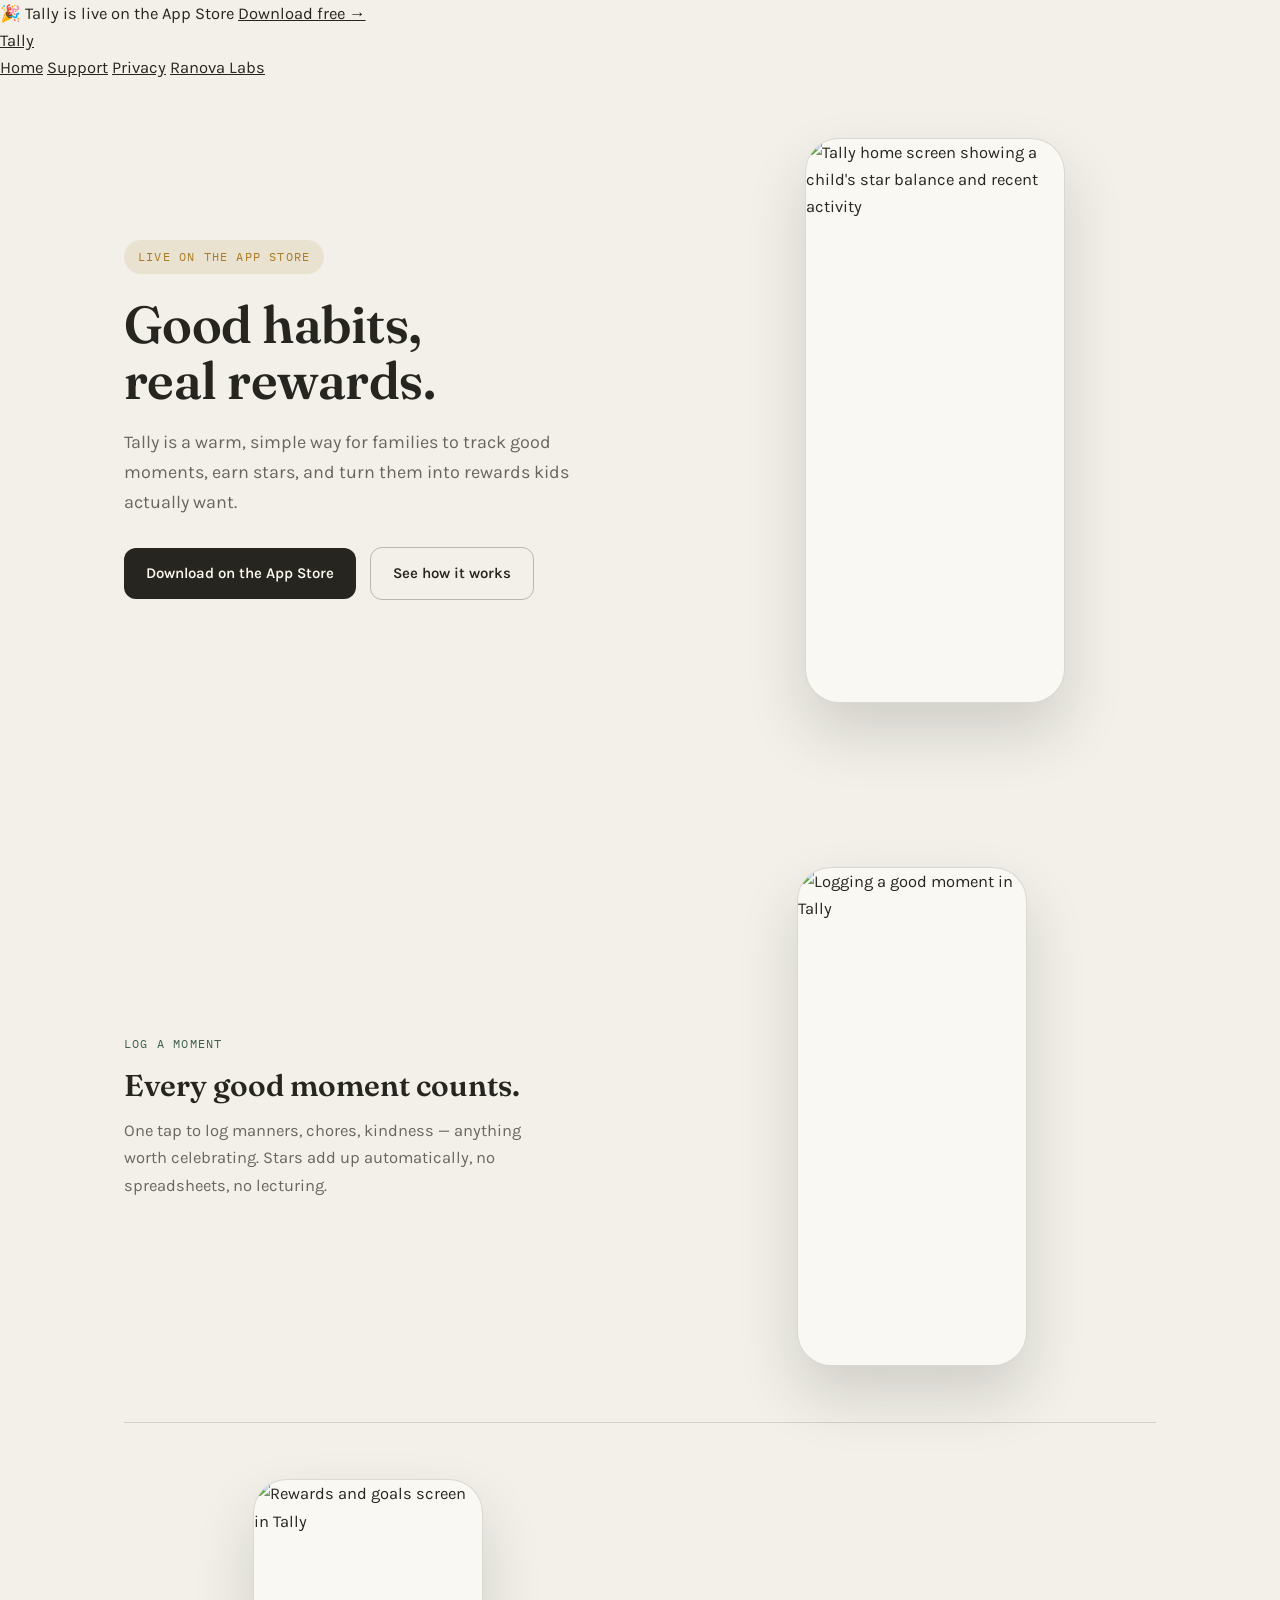
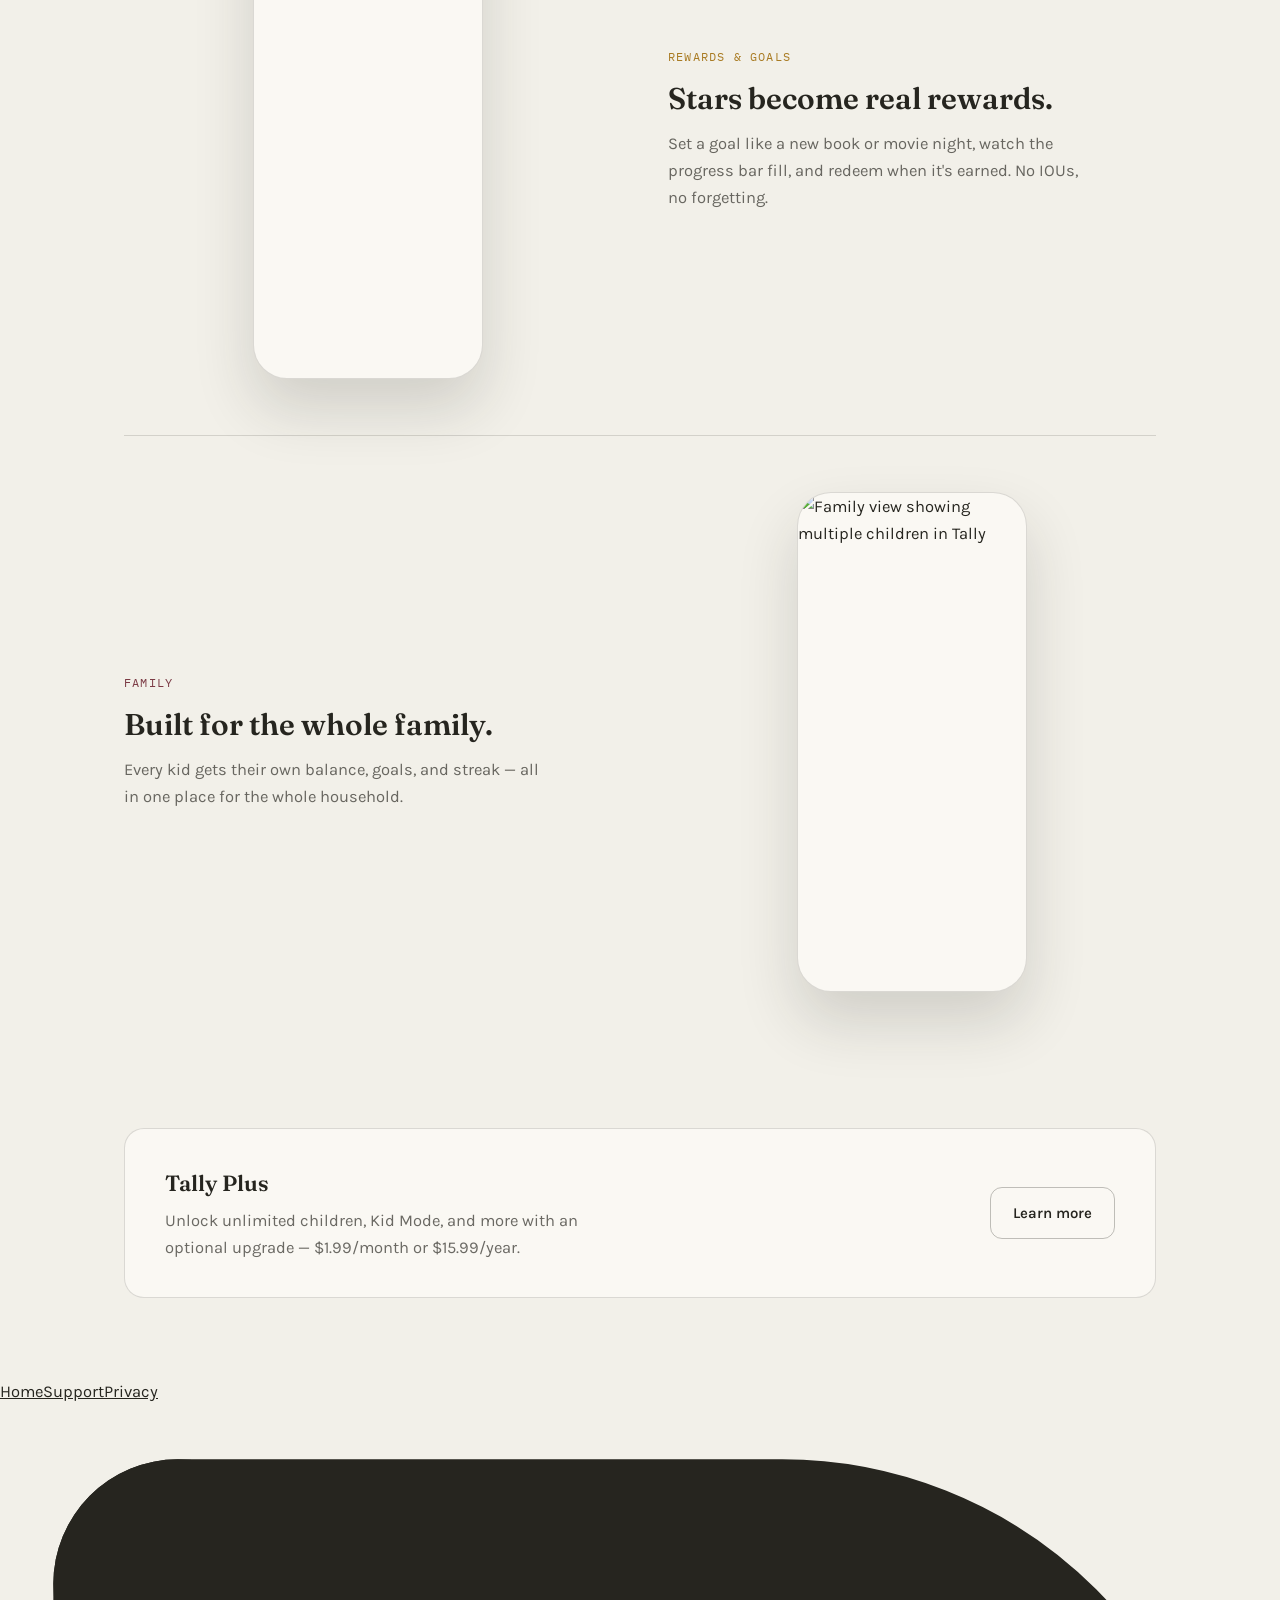
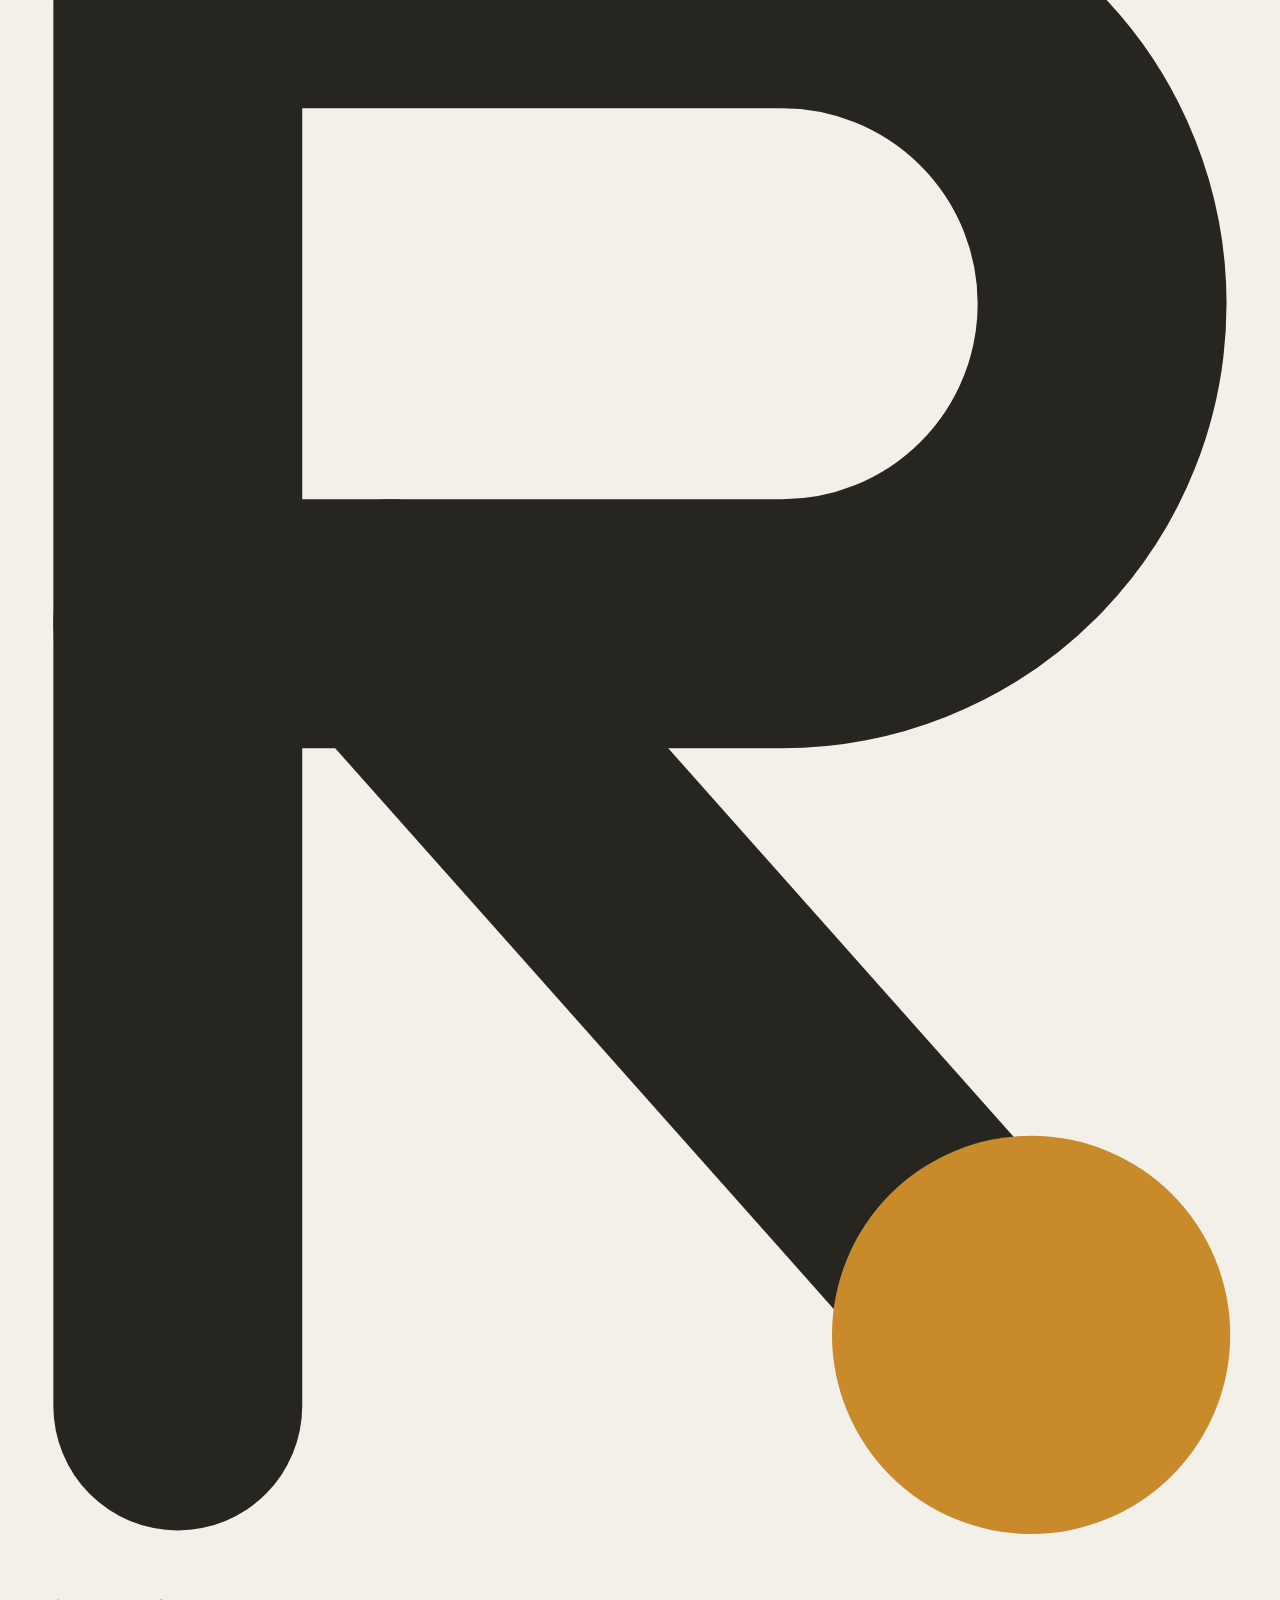
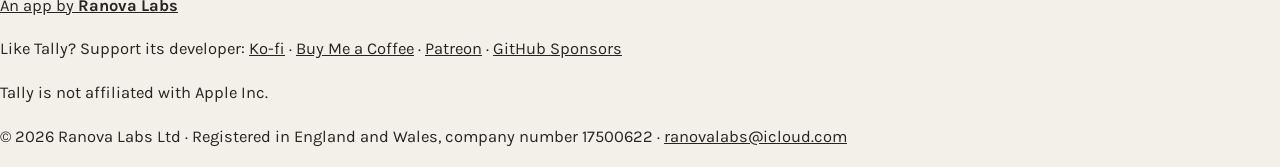
==== commit 0702aeb8: "Add support-the-developer links to the footer Co-Authored-By: Claude Opus 5.5 <noreply@anthropic.com" ====
--- a/index.html
+++ b/index.html
@@ -236,7 +236,7 @@
     footer .wrap { flex-direction: column; text-align: center; }
   }
 </style>
-<link rel="stylesheet" href="/tally/assets/ranova-frame.css?v=20261008">
+<link rel="stylesheet" href="/tally/assets/ranova-frame.css?v=20261128">
 <link rel="stylesheet" href="/tally/assets/header.css?v=20261008">
 </head>
 <body>
@@ -320,6 +320,7 @@
 <div class="rl-foot" role="contentinfo"><div class="rl-wrap" style="--rl-max: 1080px">
   <nav class="rl-links" aria-label="Footer"><a href="/tally/">Home</a><a href="/tally/support/">Support</a><a href="/tally/privacy/">Privacy</a></nav>
   <a class="rl-by" href="https://ranovalabs.github.io/"><svg viewBox="11 7 36 50" aria-hidden="true"><g fill="none" stroke="currentColor" stroke-width="7" stroke-linecap="round" stroke-linejoin="round"><path d="M16 12 L16 52"/><path d="M16 12 H33 A9 9 0 0 1 33 30 H16"/><path d="M22 30 L38 48"/></g><circle cx="40" cy="50" r="5.6" fill="#C98A2B"/></svg><span>An app by <b>Ranova Labs</b></span></a>
+  <p class="rl-tip">Like Tally? Support its developer: <a href="https://ko-fi.com/kasunrmw">Ko-fi</a> &middot; <a href="https://buymeacoffee.com/kasunrmw">Buy Me a Coffee</a> &middot; <a href="https://www.patreon.com/kasunrmw">Patreon</a> &middot; <a href="https://github.com/sponsors/RanovaLabs">GitHub Sponsors</a></p>
   <p class="rl-note">Tally is not affiliated with Apple Inc.</p>
   <p class="rl-legal">&copy; 2026 Ranova Labs Ltd &middot; Registered in England and Wales, company number 17500622 &middot; <a href="mailto:ranovalabs@icloud.com">ranovalabs@icloud.com</a></p>
 </div></div>
